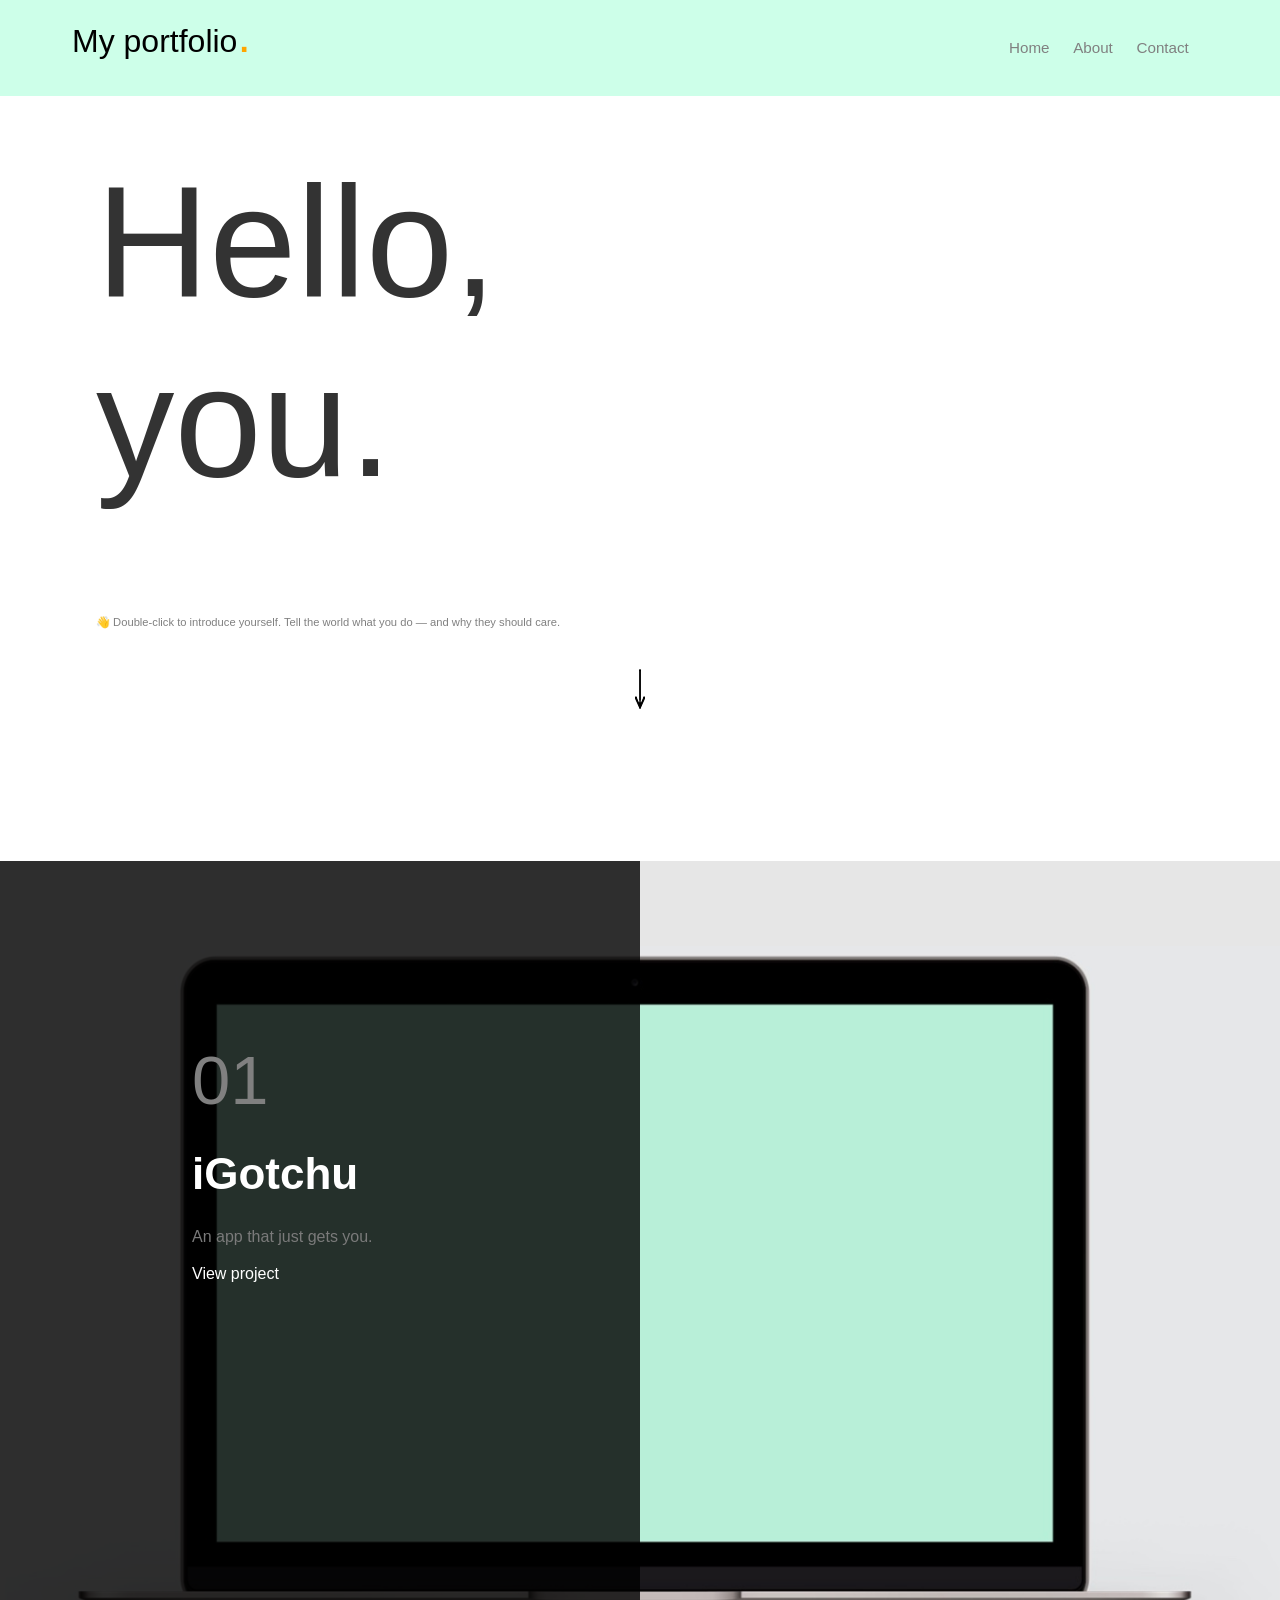
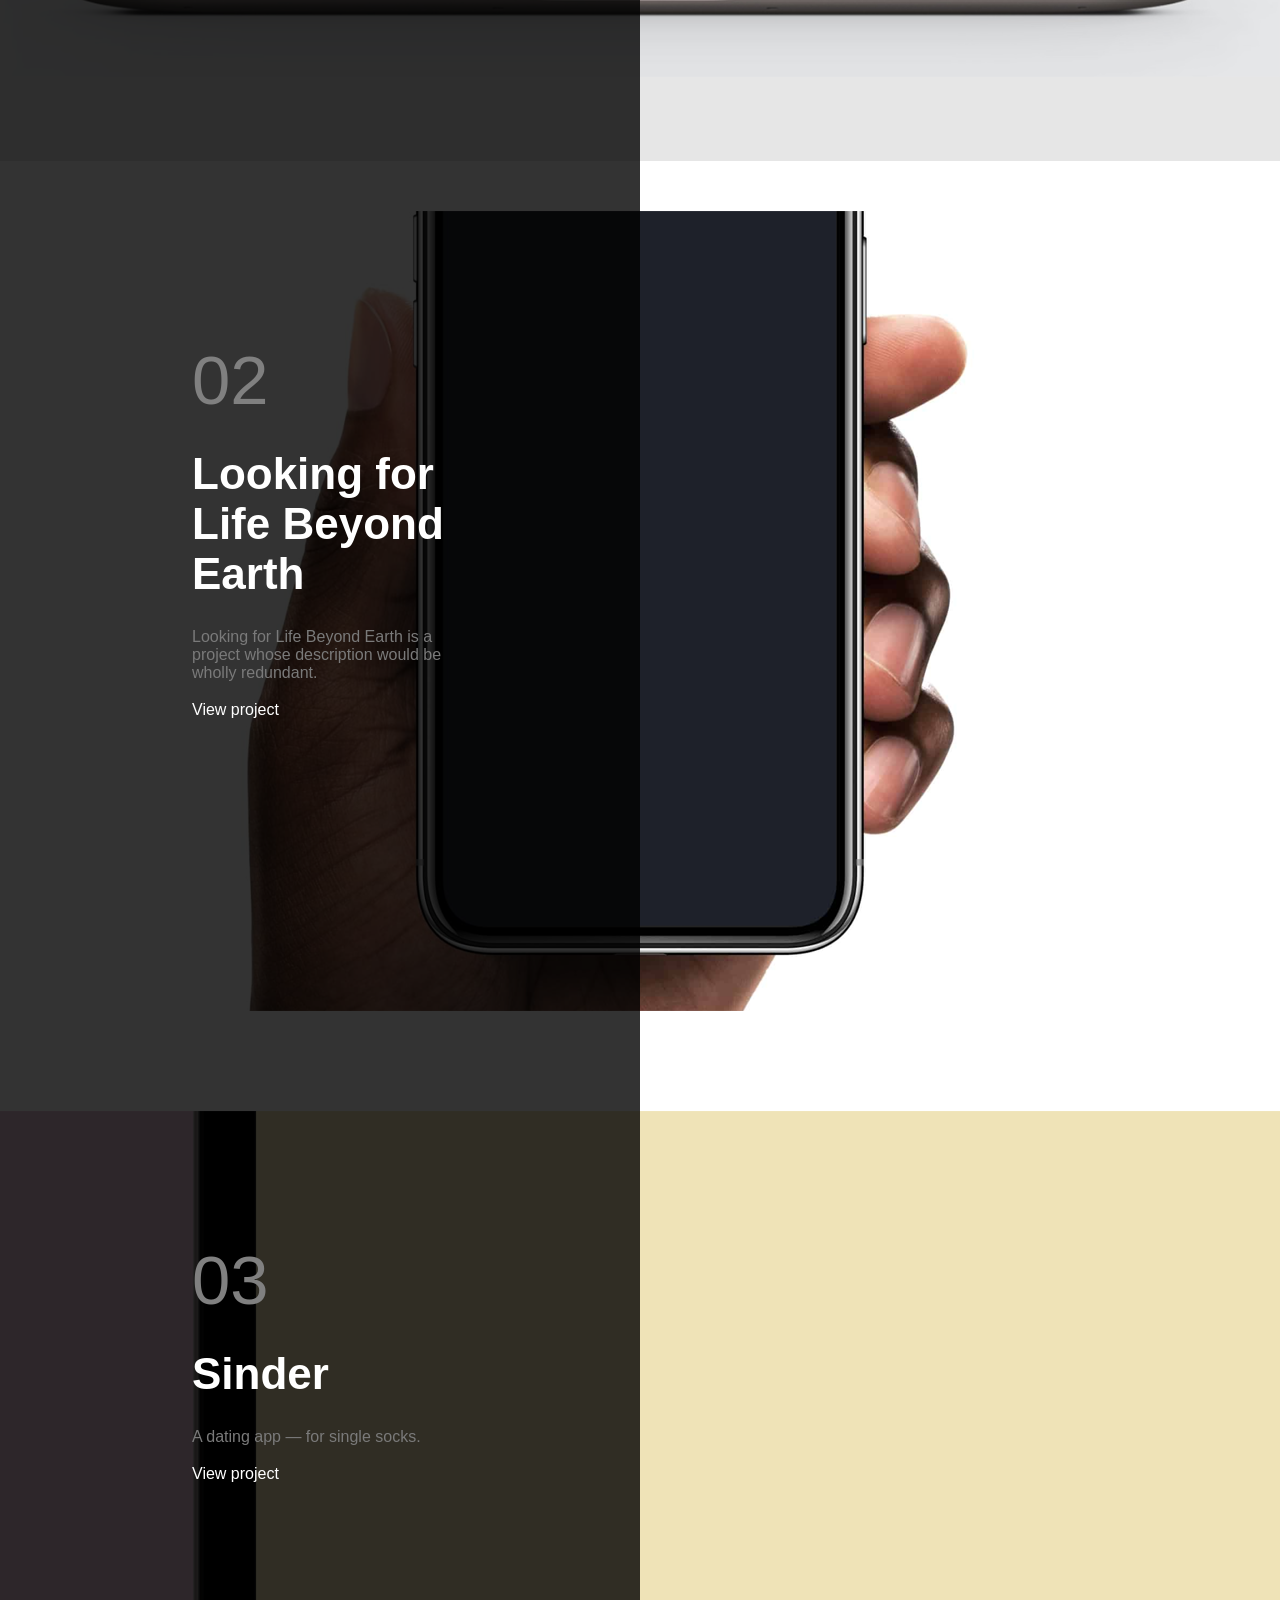
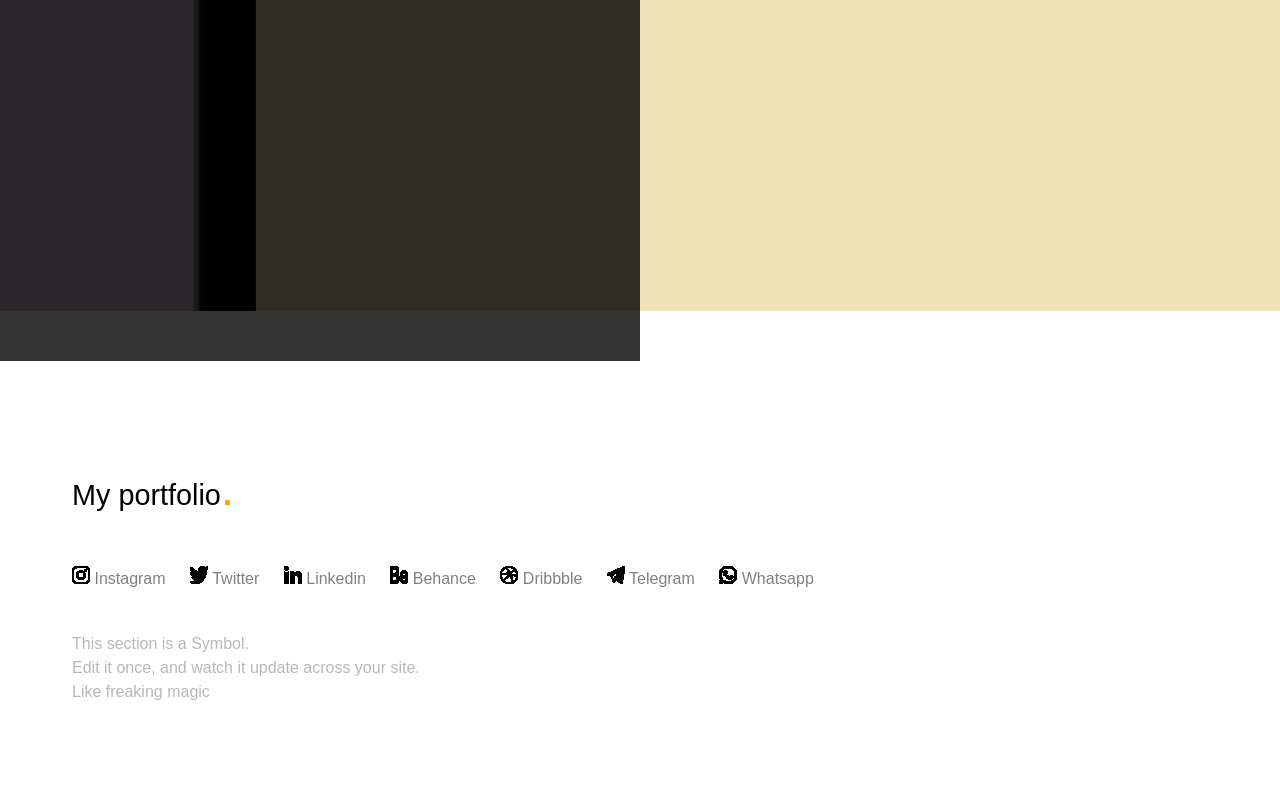
==== index.html @ 616ec92d "Add my Portfoli sitе" ====
<!DOCTYPE html>
<html lang="en">
<head>
	<meta charset="UTF-8">
	<meta http-equiv="X-UA-Compatible" content="IE=edge">
	<meta name="viewport" content="width=device-width, initial-scale=1.0">
	<link rel="stylesheet" href="css/style.css">
	<title>My Portfolio</title>
</head>
<body>
	<div class="wrapper">
		<header class="header">
			<div class="header__nav">
				<div class="logo-link">
					<div class="logo">
						<a href="#" class="logo__link">My portfolio<span>.</span></a>
					</div><!-- logo -->
					<div class="header__burger">
						<span></span>
					</div>
					<nav class="nav">
						<ul>
							<li>
								<a class="nav__link" href="#">Home</a>
							</li>
							<li>
								<a class="nav__link" href="#">About</a>
							</li>
							<li>
								<a class="nav__link" href="#">Contact</a>
							</li>
						</ul>
					</nav><!-- nav -->
				</div>
			</div><!-- header-nav -->
			<section class="section">
				<h1 class="section__title">
					Hello,<br>  you.
				</h1>
				<p class="section__subtitle">
					👋 Double-click to introduce yourself. Tell the world what you do — and why they should care.
				</p>
				<div class="section__arrow">
					<img src="images/arrow.png" alt="">
				</div>
			</section><!-- header section-->
		</header><!-- header -->
		<main class="main">
			<aside class="first__aside">
				<div class="block">
					<div class="block__center">
						<p class="block__number">
							01
						</p>
						<h3 class="block__title">
							iGotchu
						</h3>
						<p class="block__subtitle">
							An app that just gets you.
						</p>
						<a href="#" class="block__link">
							View project
						</a>
					</div>
				</div><!-- block -->
			</aside><!-- aside -->
			<aside class="second__aside">
				<div class="block">
					<div class="block__center">
						<p class="block__number">
							02
						</p>
						<h3 class="block__title second__title">
							Looking for Life Beyond Earth
						</h3>
						<p class="block__subtitle">
							Looking for Life Beyond Earth is a project whose description would be wholly redundant.
						</p>
						<a href="#" class="block__link">
							View project
						</a>
					</div>
				</div><!-- block -->
			</aside><!-- aside -->
			<aside class="third__aside">
				<div class="block">
					<div class="block__center">
						<p class="block__number">
							03
						</p>
						<h3 class="block__title">
							Sinder
						</h3>
						<p class="block__subtitle">
							A dating app — for single socks.
						</p>
						<a href="#" class="block__link">
							View project
						</a>
					</div>
				</div><!-- block -->
			</aside><!-- aside -->
		</main><!-- main -->
		<footer class="footer">
			<div class="nav__title">
				<h3 class="footer__title">
					My portfolio<span>.</span>
				</h3><!-- footer__title -->
				<nav class="footer__nav">
					<ul>
						<li class="link__one">
							<a href="#" class="footer__link">Instagram</a>
						</li>
						<li class="link__two">
							<a href="#" class="footer__link">Twitter</a>
						</li>
						<li class="link__three">
							<a href="#" class="footer__link">Linkedin</a>
						</li>
						<li class="link__four">
							<a href="#" class="footer__link">Behance</a>
						</li>
						<li class="link__five">
							<a href="#" class="footer__link">Dribbble</a>
						</li>
						<li class="link__six">
							<a href="#" class="footer__link">Telegram</a>
						</li>
						<li class="link__seven">
							<a href="#" class="footer__link">Whatsapp</a>
						</li>
					</ul>
				</nav><!-- footer__nav -->
				<p class="footer__description">
					This section is a Symbol. <br>
					Edit it once, and watch it update across your site. <br>
					Like freaking magic
				</p>
			</div>
		</footer><!-- footer -->
	</div><!-- wrapper -->
	<script
  		src="https://code.jquery.com/jquery-3.6.0.js"
  		integrity="sha256-H+K7U5CnXl1h5ywQfKtSj8PCmoN9aaq30gDh27Xc0jk="
  		crossorigin="anonymous"></script>
		  <script src="script/script.js"></script>
</body>
</html>
---- css/style.css ----
* {
  margin: 0;
  padding: 0;
  -webkit-box-sizing: border-box;
          box-sizing: border-box;
}

body {
  font-family: sans-serif;
}

.wrapper {
  max-width: 1400px;
  margin: 0 auto;
}

.header {
  width: 100%;
  -webkit-box-sizing: border-box;
          box-sizing: border-box;
}

.header__nav {
  width: 100%;
  position: fixed;
  top: 0;
  left: 0;
  z-index: 50;
  -webkit-box-sizing: border-box;
          box-sizing: border-box;
}

.header__nav .logo-link {
  display: -webkit-box;
  display: -ms-flexbox;
  display: flex;
  -webkit-box-pack: justify;
      -ms-flex-pack: justify;
          justify-content: space-between;
  -webkit-box-align: center;
      -ms-flex-align: center;
          align-items: center;
  margin: .5rem 4.5rem;
  -webkit-box-sizing: border-box;
          box-sizing: border-box;
}

.header__nav .logo-link::before {
  content: '';
  position: absolute;
  top: 0;
  left: 0;
  width: 100%;
  height: 100%;
  background-color: #cdffe9;
}

.logo {
  position: relative;
  height: 5rem;
}

.logo__link {
  font-size: 2rem;
  color: #000;
  text-decoration: none;
}

.logo__link span {
  color: orange;
  font-size: 3rem;
}

.nav {
  position: relative;
}

.nav ul li {
  display: inline;
  margin-right: 1.2rem;
}

.nav__link {
  font-size: 0.95rem;
  text-decoration: none;
  color: #808080;
}

.nav__link:hover {
  color: #000;
}

.section {
  width: 100%;
  margin: 9.5rem 0;
}

.section__title {
  position: relative;
  font-size: 9.8rem;
  font-weight: 400;
  color: #333333;
  margin: 6.5rem 6rem;
}

.section__subtitle {
  position: relative;
  font-size: .7rem;
  color: #808080;
  margin: 0rem 6rem;
}

.section__arrow img {
  display: block;
  margin: 2.5rem auto;
}

.main {
  width: 100%;
}

.first__aside {
  width: 100%;
  background: url(../images/1.png) no-repeat center center;
  background-color: #e6e6e6;
  background-size: contain;
  height: 100vh;
}

.block {
  height: 100vh;
  width: 50%;
  background-color: rgba(0, 0, 0, 0.8);
  position: relative;
}

.block__center {
  width: 40%;
  position: absolute;
  top: 20%;
  left: 30%;
}

.block__number {
  font-size: 4.3rem;
  color: #808080;
  margin-bottom: 1.8rem;
}

.block__title {
  font-size: 2.75rem;
  color: #fff;
  margin-bottom: 1.8rem;
}

.block__subtitle {
  color: #7a7a7a;
  margin-bottom: 1.2rem;
}

.block__link {
  text-decoration: none;
  color: #fff;
}

.second__aside {
  width: 100%;
  background: url(../images/2.png) no-repeat center center;
  height: 100vh;
}

.third__aside {
  width: 100%;
  background: url(../images/3.png) no-repeat center center;
  height: 100vh;
}

.footer {
  width: 100%;
}

.footer .nav__title {
  margin: 6.25rem 4.5rem;
}

.footer__title {
  margin: 4.6rem 0 3.1rem 0;
  font-size: 1.8rem;
  font-weight: 400;
}

.footer__title span {
  color: orange;
  font-size: 3rem;
}

.footer__nav {
  margin-bottom: 2.8rem;
}

.footer__nav ul li {
  display: inline;
  margin: 0 1.25rem 0 0rem;
  list-style: none;
  padding: 0  0 0.47rem 0;
  margin-bottom: 0.47rem;
}

.footer__nav .link__one::before {
  content: '';
  display: inline-block;
  height: 18px;
  width: 18px;
  background: url(../images/social-icons/instagram.png) no-repeat center center;
}

.footer__nav .link__two::before {
  content: '';
  display: inline-block;
  height: 18px;
  width: 18px;
  background: url(../images/social-icons/twitter.png) no-repeat center center;
}

.footer__nav .link__three::before {
  content: '';
  display: inline-block;
  height: 18px;
  width: 18px;
  background: url(../images/social-icons/linkedin.png) no-repeat center center;
}

.footer__nav .link__four::before {
  content: '';
  display: inline-block;
  height: 18px;
  width: 18px;
  background: url(../images/social-icons/behance.png) no-repeat center center;
}

.footer__nav .link__five::before {
  content: '';
  display: inline-block;
  height: 18px;
  width: 18px;
  background: url(../images/social-icons/dribble.png) no-repeat center center;
}

.footer__nav .link__six::before {
  content: '';
  display: inline-block;
  height: 18px;
  width: 18px;
  background: url(../images/social-icons/telegram.png) no-repeat center center;
}

.footer__nav .link__seven::before {
  content: '';
  display: inline-block;
  height: 18px;
  width: 18px;
  background: url(../images/social-icons/whatsapp.png) no-repeat center center;
}

.footer__link {
  text-decoration: none;
  color: #808080;
}

.footer__description {
  color: #b8b8b8;
  line-height: 1.5rem;
}

.header__burger {
  display: none;
}

@media (min-width: 990px) and (max-width: 1200px) {
  .wrapper {
    max-width: 1100px;
  }
  .header {
    width: 100%;
    -webkit-box-sizing: border-box;
            box-sizing: border-box;
  }
  .header__nav {
    width: 100%;
    position: fixed;
    top: 0;
    left: 0;
    z-index: 50;
    -webkit-box-sizing: border-box;
            box-sizing: border-box;
  }
  .header__nav .logo-link {
    display: -webkit-box;
    display: -ms-flexbox;
    display: flex;
    -webkit-box-pack: justify;
        -ms-flex-pack: justify;
            justify-content: space-between;
    -webkit-box-align: center;
        -ms-flex-align: center;
            align-items: center;
    margin: 1.5rem 4.5rem;
    -webkit-box-sizing: border-box;
            box-sizing: border-box;
  }
  .header__nav .logo-link::before {
    content: '';
    position: absolute;
    top: 0;
    left: 0;
    width: 100%;
    height: 100%;
    background-color: #cdffe9;
  }
  .logo {
    position: relative;
    height: 5rem;
  }
  .logo__link {
    font-size: 2rem;
    color: #000;
    text-decoration: none;
  }
  .logo__link span {
    color: orange;
    font-size: 3rem;
  }
  .nav {
    position: relative;
  }
  .nav ul li {
    display: inline;
    margin-right: 1.2rem;
  }
  .nav__link {
    font-size: 0.95rem;
    text-decoration: none;
    color: #808080;
  }
  .nav__link:hover {
    color: #000;
  }
  .section {
    width: 100%;
    margin: 9.5rem 0;
  }
  .section__title {
    position: relative;
    font-size: 9.8rem;
    font-weight: 400;
    color: #333333;
    margin: 6.5rem 6rem;
  }
  .section__subtitle {
    position: relative;
    font-size: .7rem;
    color: #808080;
    margin: 0rem 6rem;
  }
  .section__arrow img {
    display: block;
    margin: 2.5rem auto;
  }
  .block {
    background-color: rgba(0, 0, 0, 0.8);
    position: relative;
  }
  .block__number {
    font-size: 3.3rem;
  }
  .block__title {
    font-size: 2.75rem;
    color: #fff;
    margin-bottom: 1.8rem;
  }
  .block .second__title {
    font-size: 2rem;
  }
  .block__subtitle {
    color: #7a7a7a;
    margin-bottom: 1rem;
  }
  .block__link {
    text-decoration: none;
    color: #fff;
  }
}

@media (min-width: 776px) and (max-width: 989.9px) {
  .wrapper {
    max-width: 796px;
  }
  .header {
    width: 100%;
    -webkit-box-sizing: border-box;
            box-sizing: border-box;
  }
  .header__nav {
    width: 100%;
    position: fixed;
    top: 0;
    left: 0;
    z-index: 50;
    -webkit-box-sizing: border-box;
            box-sizing: border-box;
  }
  .header__nav .logo-link {
    display: -webkit-box;
    display: -ms-flexbox;
    display: flex;
    -webkit-box-pack: justify;
        -ms-flex-pack: justify;
            justify-content: space-between;
    -webkit-box-align: center;
        -ms-flex-align: center;
            align-items: center;
    margin: 1.5rem 4.5rem;
    -webkit-box-sizing: border-box;
            box-sizing: border-box;
  }
  .header__nav .logo-link::before {
    content: '';
    position: absolute;
    top: 0;
    left: 0;
    width: 100%;
    height: 100%;
    background-color: #cdffe9;
  }
  .logo {
    position: relative;
    height: 5rem;
  }
  .logo__link {
    font-size: 2rem;
    color: #000;
    text-decoration: none;
  }
  .logo__link span {
    color: orange;
    font-size: 3rem;
  }
  .nav {
    position: relative;
  }
  .nav ul li {
    display: inline;
    margin-right: 1.2rem;
  }
  .nav__link {
    font-size: 0.95rem;
    text-decoration: none;
    color: #808080;
  }
  .nav__link:hover {
    color: #000;
  }
  .section {
    width: 100%;
    margin: 9.5rem 0;
  }
  .section__title {
    position: relative;
    font-size: 9.8rem;
    font-weight: 400;
    color: #333333;
    margin: 6.5rem 2rem;
  }
  .section__subtitle {
    position: relative;
    font-size: .7rem;
    color: #808080;
    margin: 0rem 6rem;
  }
  .section__arrow img {
    display: block;
    margin: 2.5rem auto;
  }
  .block {
    background-color: rgba(0, 0, 0, 0.8);
    position: relative;
  }
  .block__number {
    font-size: 2.7rem;
  }
  .block__title {
    font-size: 2.3rem;
    color: #fff;
    margin-bottom: 1.8rem;
  }
  .block .second__title {
    font-size: 1.7rem;
  }
  .block__subtitle {
    color: #7a7a7a;
    margin-bottom: .8rem;
  }
  .block__link {
    text-decoration: none;
    color: #fff;
  }
  .footer {
    width: 100%;
  }
  .footer .nav__title {
    margin: 0 4.5rem 2.5rem;
  }
  .footer__title {
    margin: 2.6rem 0 2.1rem 0;
    font-size: 1.8rem;
  }
  .footer__nav {
    margin-bottom: 2.8rem;
  }
  .footer__nav ul li {
    display: block;
    margin: 0 1.25rem 1rem 0;
  }
  .footer__description {
    font-size: 0.8rem;
  }
}

@media (min-width: 475px) and (max-width: 775.9px) {
  body.lock {
    overflow: hidden;
  }
  .wrapper {
    max-width: 796px;
  }
  .header {
    width: 100%;
    -webkit-box-sizing: border-box;
            box-sizing: border-box;
  }
  .header__nav {
    width: 100%;
    position: fixed;
    top: 0;
    left: 0;
    z-index: 50;
    -webkit-box-sizing: border-box;
            box-sizing: border-box;
  }
  .header__nav .logo-link {
    display: -webkit-box;
    display: -ms-flexbox;
    display: flex;
    -webkit-box-pack: justify;
        -ms-flex-pack: justify;
            justify-content: space-between;
    -webkit-box-align: center;
        -ms-flex-align: center;
            align-items: center;
    margin: 1.5rem 4.5rem;
    -webkit-box-sizing: border-box;
            box-sizing: border-box;
    height: 2rem;
  }
  .header__nav .logo-link::before {
    content: '';
    position: absolute;
    top: 0;
    left: 0;
    width: 100%;
    height: 100%;
    background-color: #cdffe9;
    z-index: 2;
  }
  .logo {
    position: absolute;
    z-index: 5;
    height: 5rem;
  }
  .logo__link {
    font-size: 2rem;
    color: #000;
    text-decoration: none;
  }
  .logo__link span {
    color: orange;
    font-size: 3rem;
  }
  .header__burger {
    display: block;
    position: absolute;
    z-index: 5;
    right: 1rem;
    width: 30px;
    height: 20px;
  }
  .header__burger span {
    position: absolute;
    background-color: #000;
    width: 100%;
    height: 2px;
    left: 0;
    top: 9px;
    -webkit-transition: all 0.3s ease 0s;
    transition: all 0.3s ease 0s;
  }
  .header__burger:before,
  .header__burger:after {
    content: '';
    background-color: #000;
    position: absolute;
    width: 100%;
    height: 2px;
    left: 0;
    -webkit-transition: all 0.3s ease 0s;
    transition: all 0.3s ease 0s;
  }
  .header__burger:before {
    top: 0;
  }
  .header__burger:after {
    bottom: 0;
  }
  .header__burger.active span {
    -webkit-transform: scale(0);
            transform: scale(0);
  }
  .header__burger.active::before {
    -webkit-transform: rotate(45deg);
            transform: rotate(45deg);
    top: 9px;
  }
  .header__burger.active::after {
    -webkit-transform: rotate(-45deg);
            transform: rotate(-45deg);
    bottom: 9px;
  }
  .nav {
    position: fixed;
    top: -100%;
    left: 0;
    width: 100%;
    height: 100%;
    overflow: auto;
    padding: 100px 0 0 70px;
    background-color: #000;
    -webkit-transition: all 0.3s ease 0s;
    transition: all 0.3s ease 0s;
  }
  .nav.active {
    top: 0;
  }
  .nav.active ul li {
    display: block;
    margin-bottom: 1.5rem;
  }
  .nav.active__link {
    font-size: 0.95rem;
    text-decoration: none;
    color: #808080;
  }
  .nav.active__link:hover {
    color: #000;
  }
  .section {
    width: 100%;
    margin: 3.5rem 0;
  }
  .section__title {
    position: relative;
    font-size: 6.8rem;
    font-weight: 400;
    color: #333333;
    margin: 6.5rem 6rem;
  }
  .section__subtitle {
    position: relative;
    font-size: .7rem;
    color: #808080;
    margin: 0rem 6rem;
  }
  .section__arrow img {
    display: block;
    margin: 2.5rem auto;
  }
  .block {
    background-color: rgba(0, 0, 0, 0.8);
    position: relative;
  }
  .block__number {
    font-size: 2.2rem;
  }
  .block__title {
    font-size: 1.8rem;
    color: #fff;
    margin-bottom: 1.8rem;
  }
  .block .second__title {
    font-size: 1.5rem;
  }
  .block__subtitle {
    font-size: 0.8rem;
    color: #7a7a7a;
    margin-bottom: 1rem;
  }
  .block__link {
    text-decoration: none;
    color: #fff;
  }
  .footer {
    width: 100%;
  }
  .footer .nav__title {
    margin: 0 4.5rem 2.5rem;
  }
  .footer__title {
    margin: 2.6rem 0 2.1rem 0;
    font-size: 1.8rem;
  }
  .footer__nav {
    margin-bottom: 2.8rem;
  }
  .footer__nav ul li {
    display: block;
    margin: 0 1.25rem 1rem 0;
  }
  .footer__description {
    font-size: 0.8rem;
  }
}

@media (min-width: 0px) and (max-width: 474.9px) {
  body.lock {
    overflow: hidden;
  }
  .wrapper {
    max-width: 796px;
  }
  .header {
    width: 100%;
    -webkit-box-sizing: border-box;
            box-sizing: border-box;
  }
  .header__nav {
    width: 100%;
    position: fixed;
    top: 0;
    left: 0;
    z-index: 50;
    -webkit-box-sizing: border-box;
            box-sizing: border-box;
  }
  .header__nav .logo-link {
    display: -webkit-box;
    display: -ms-flexbox;
    display: flex;
    -webkit-box-pack: justify;
        -ms-flex-pack: justify;
            justify-content: space-between;
    -webkit-box-align: center;
        -ms-flex-align: center;
            align-items: center;
    margin: 1.5rem 4.5rem;
    -webkit-box-sizing: border-box;
            box-sizing: border-box;
    height: 2rem;
  }
  .header__nav .logo-link::before {
    content: '';
    position: absolute;
    top: 0;
    left: 0;
    width: 100%;
    height: 100%;
    background-color: #cdffe9;
    z-index: 2;
  }
  .logo {
    position: absolute;
    z-index: 5;
    height: 5rem;
  }
  .logo__link {
    font-size: 2rem;
    color: #000;
    text-decoration: none;
  }
  .logo__link span {
    color: orange;
    font-size: 3rem;
  }
  .header__burger {
    display: block;
    position: absolute;
    z-index: 5;
    right: 1rem;
    width: 30px;
    height: 20px;
  }
  .header__burger span {
    position: absolute;
    background-color: #000;
    width: 100%;
    height: 2px;
    left: 0;
    top: 9px;
    -webkit-transition: all 0.3s ease 0s;
    transition: all 0.3s ease 0s;
  }
  .header__burger:before,
  .header__burger:after {
    content: '';
    background-color: #000;
    position: absolute;
    width: 100%;
    height: 2px;
    left: 0;
    -webkit-transition: all 0.3s ease 0s;
    transition: all 0.3s ease 0s;
  }
  .header__burger:before {
    top: 0;
  }
  .header__burger:after {
    bottom: 0;
  }
  .header__burger.active span {
    -webkit-transform: scale(0);
            transform: scale(0);
  }
  .header__burger.active::before {
    -webkit-transform: rotate(45deg);
            transform: rotate(45deg);
    top: 9px;
  }
  .header__burger.active::after {
    -webkit-transform: rotate(-45deg);
            transform: rotate(-45deg);
    bottom: 9px;
  }
  .nav {
    position: fixed;
    top: -100%;
    left: 0;
    width: 100%;
    height: 100%;
    overflow: auto;
    padding: 100px 0 0 70px;
    background-color: #000;
    -webkit-transition: all 0.3s ease 0s;
    transition: all 0.3s ease 0s;
  }
  .nav.active {
    top: 0;
  }
  .nav.active ul li {
    display: block;
    margin-bottom: 1.5rem;
  }
  .nav.active__link {
    font-size: 0.95rem;
    text-decoration: none;
    color: #808080;
  }
  .nav.active__link:hover {
    color: #000;
  }
  .section {
    width: 100%;
    margin: 4.5rem 0;
  }
  .section__title {
    position: relative;
    font-size: 4.8rem;
    font-weight: 400;
    color: #333333;
    margin: 4rem 7rem 2rem 7rem;
  }
  .section__subtitle {
    position: relative;
    font-size: .5rem;
    color: #808080;
    margin: 0rem 7rem;
  }
  .section__arrow img {
    display: block;
    margin: 2rem auto;
  }
  .block {
    background-color: rgba(0, 0, 0, 0.8);
    position: relative;
  }
  .block__number {
    font-size: 2rem;
  }
  .block__title {
    font-size: 1.7rem;
    color: #fff;
    margin-bottom: 1.2rem;
  }
  .block .second__title {
    font-size: 1rem;
  }
  .block__subtitle {
    font-size: .8rem;
    color: #7a7a7a;
    margin-bottom: 1rem;
  }
  .block__link {
    text-decoration: none;
    color: #fff;
  }
  .footer {
    width: 100%;
  }
  .footer .nav__title {
    margin: 0 4.5rem 2.5rem;
  }
  .footer__title {
    margin: 2.6rem 0 2.1rem 0;
    font-size: 1.8rem;
  }
  .footer__nav {
    margin-bottom: 2.8rem;
  }
  .footer__nav ul li {
    display: block;
    margin: 0 1.25rem 1rem 0;
  }
  .footer__description {
    font-size: 0.8rem;
  }
}
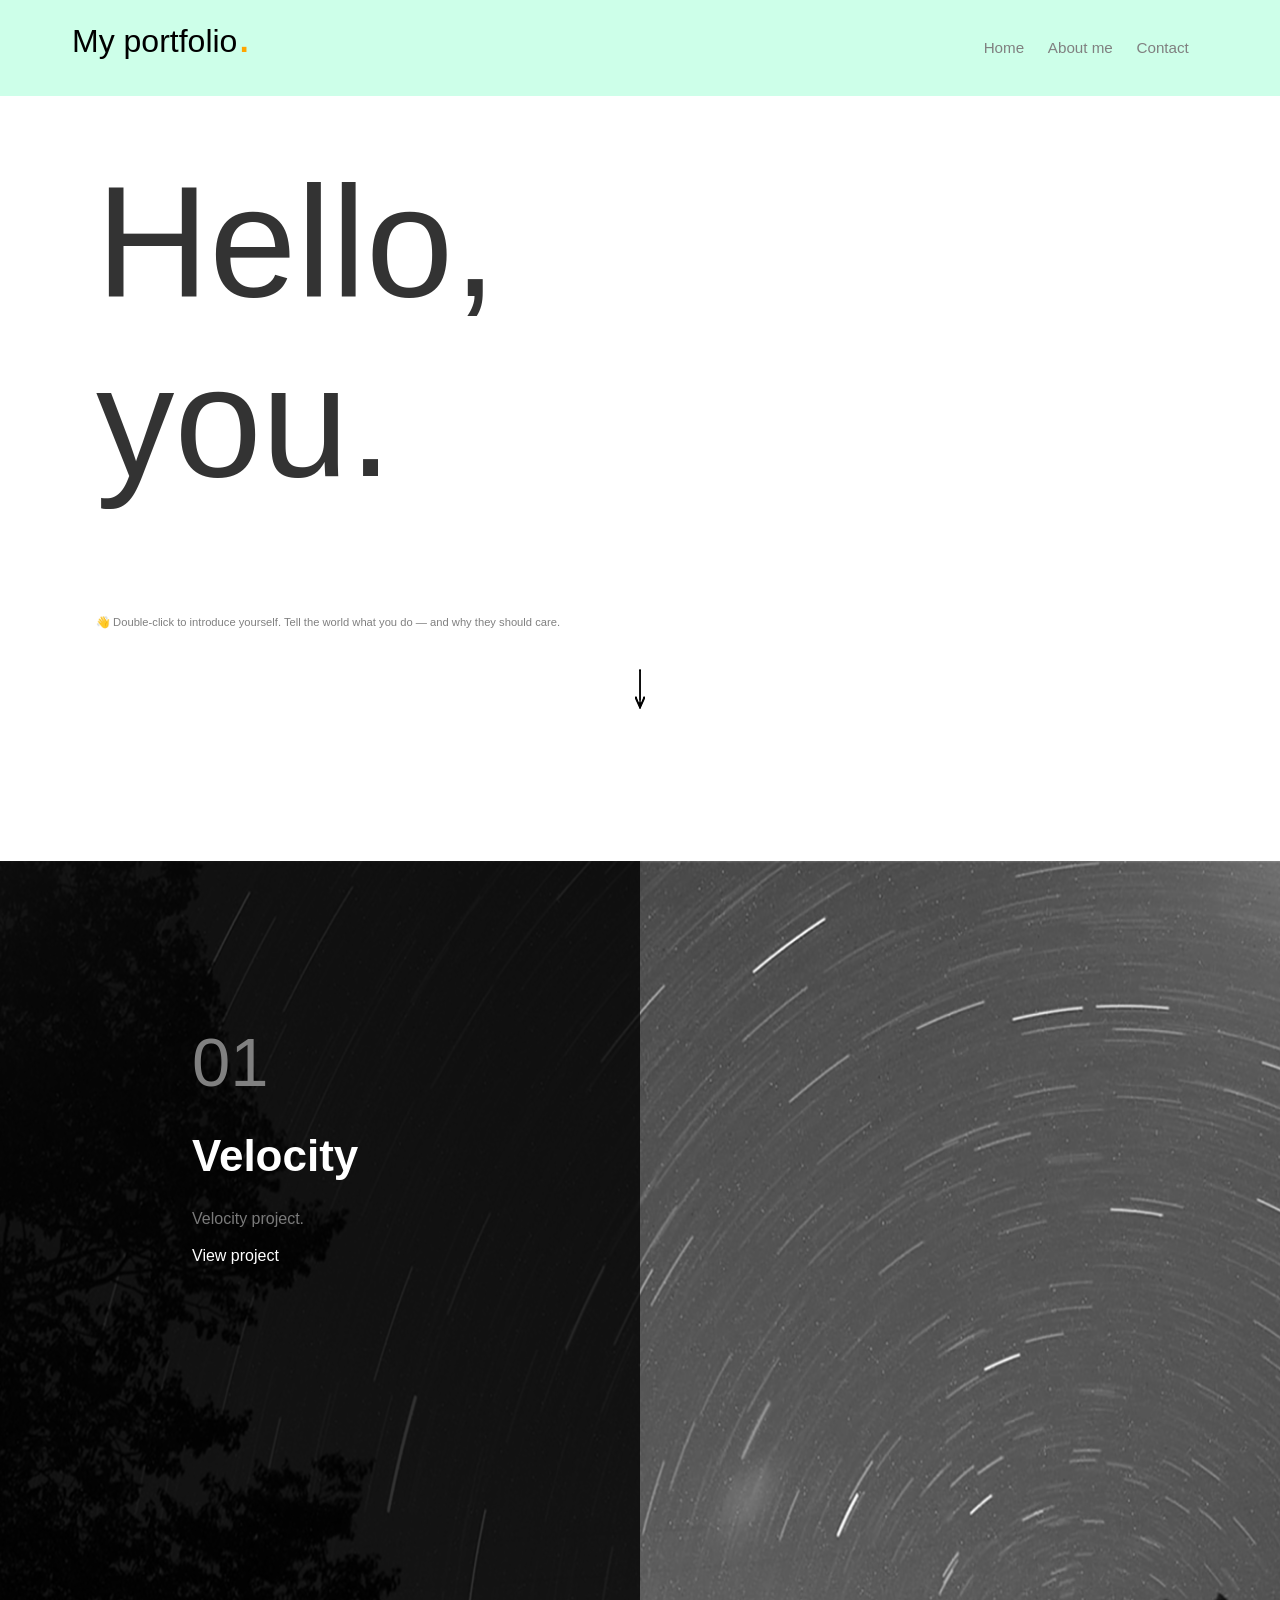
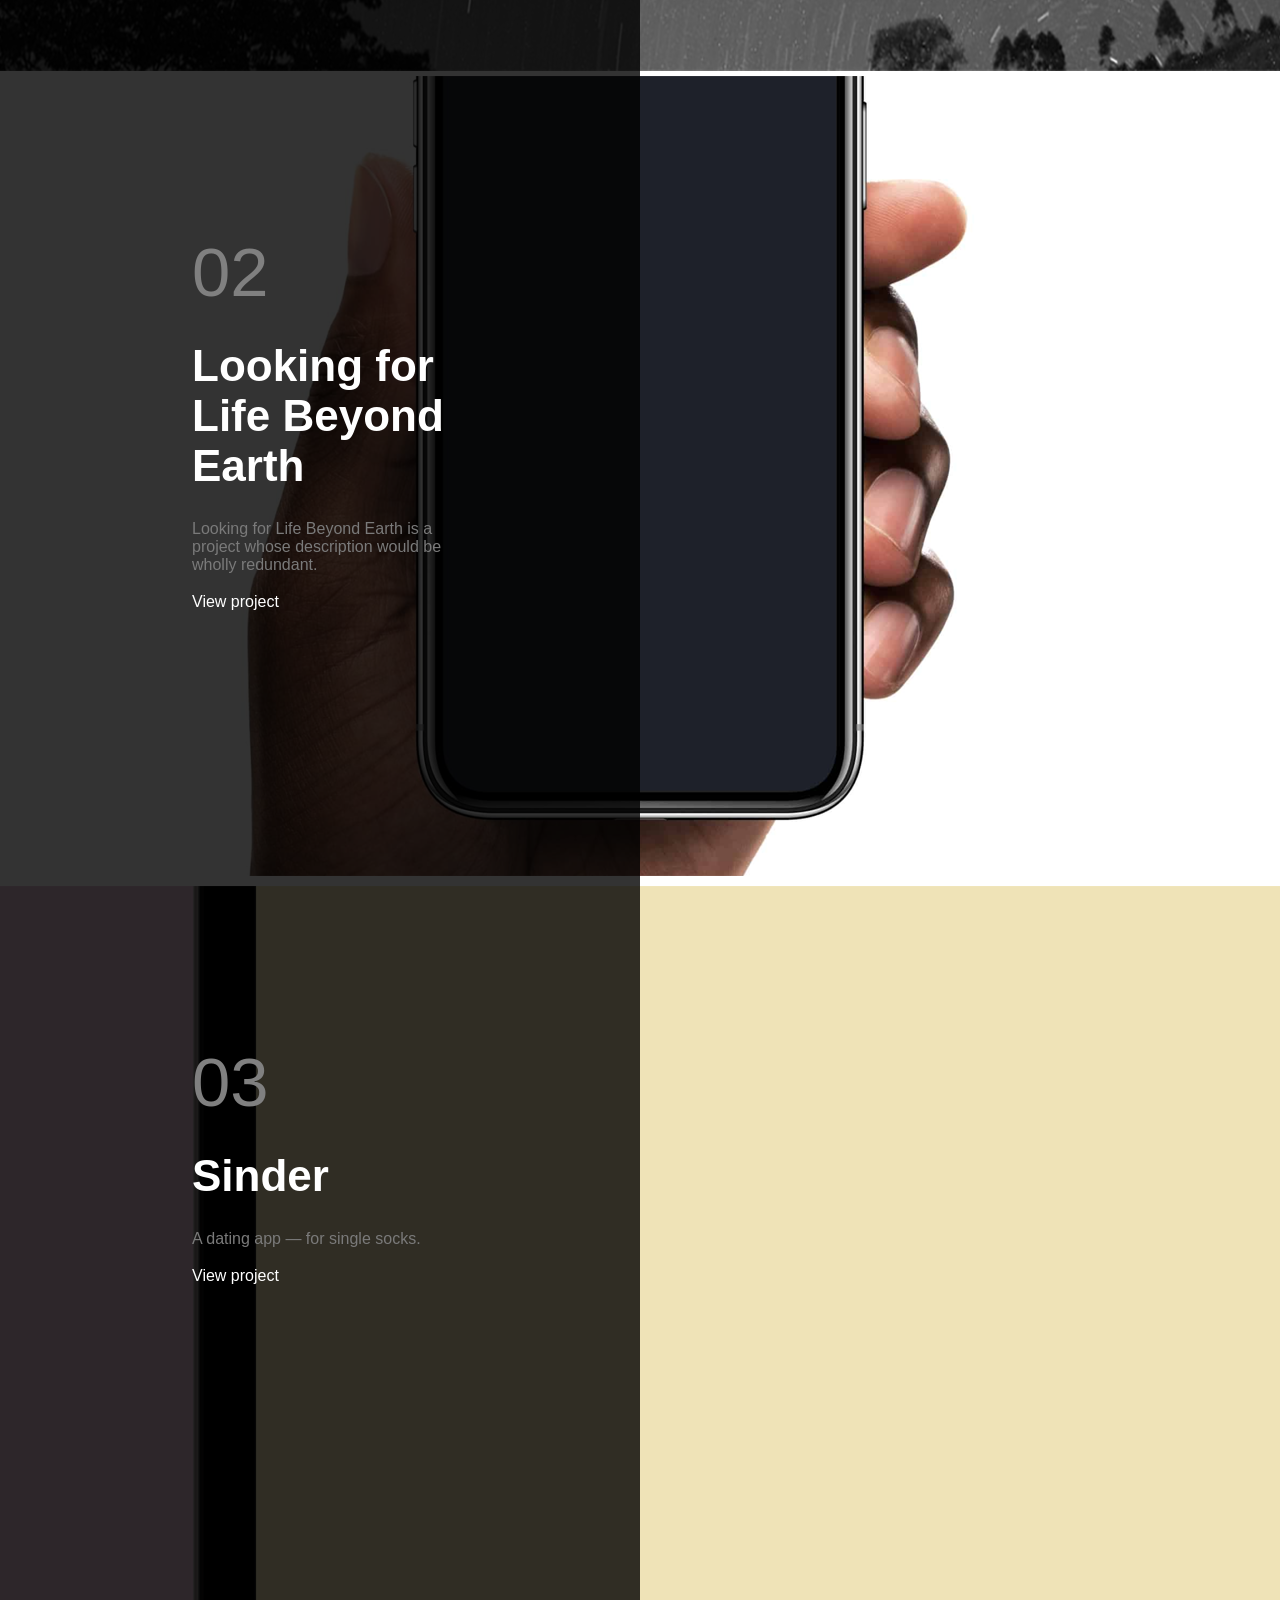
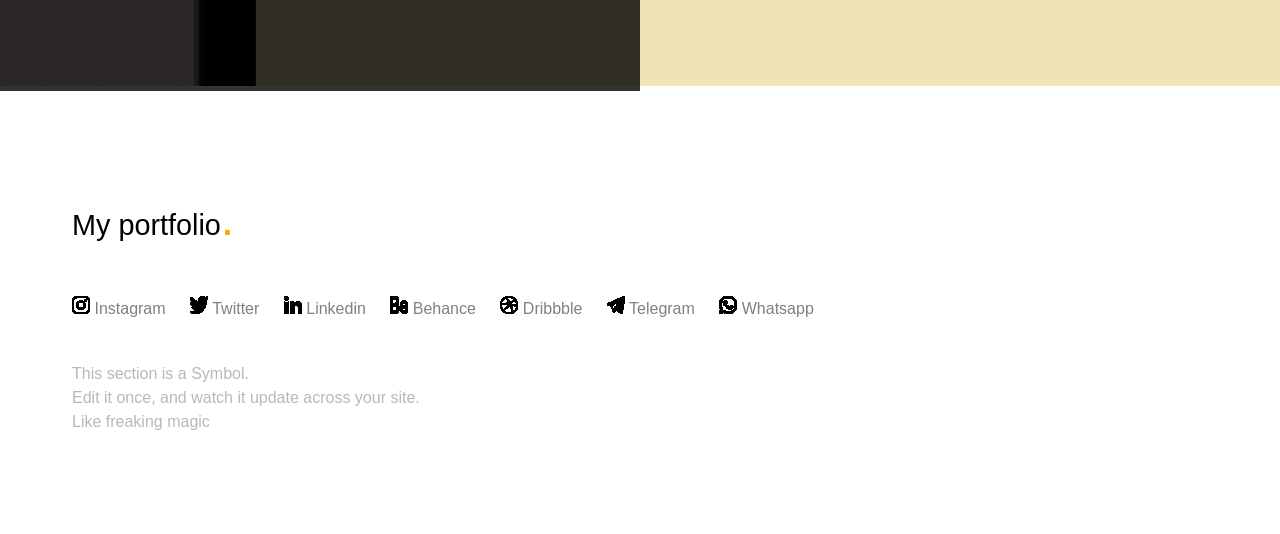
==== commit c1e94a94: "new files" ====
--- a/index.html
+++ b/index.html
@@ -24,7 +24,7 @@
 								<a class="nav__link" href="#">Home</a>
 							</li>
 							<li>
-								<a class="nav__link" href="#">About</a>
+								<a class="nav__link" href="#">About me</a>
 							</li>
 							<li>
 								<a class="nav__link" href="#">Contact</a>
@@ -53,12 +53,12 @@
 							01
 						</p>
 						<h3 class="block__title">
-							iGotchu
+							Velocity
 						</h3>
 						<p class="block__subtitle">
-							An app that just gets you.
+							Velocity project.
 						</p>
-						<a href="#" class="block__link">
+						<a href="https://asrorhon04.github.io/Velocity-project/" class="block__link">
 							View project
 						</a>
 					</div>
--- a/css/style.css
+++ b/css/style.css
@@ -121,14 +121,14 @@
 
 .first__aside {
   width: 100%;
-  background: url(../images/1.png) no-repeat center center;
+  background: url(../images/velocity.png) no-repeat center center;
   background-color: #e6e6e6;
-  background-size: contain;
-  height: 100vh;
+  background-size: cover;
+  height: 90vh;
 }
 
 .block {
-  height: 100vh;
+  height: 90vh;
   width: 50%;
   background-color: rgba(0, 0, 0, 0.8);
   position: relative;
@@ -166,13 +166,13 @@
 .second__aside {
   width: 100%;
   background: url(../images/2.png) no-repeat center center;
-  height: 100vh;
+  height: 90vh;
 }
 
 .third__aside {
   width: 100%;
   background: url(../images/3.png) no-repeat center center;
-  height: 100vh;
+  height: 90vh;
 }
 
 .footer {
@@ -393,7 +393,7 @@
 
 @media (min-width: 776px) and (max-width: 989.9px) {
   .wrapper {
-    max-width: 796px;
+    max-width: 989px;
   }
   .header {
     width: 100%;
@@ -469,7 +469,7 @@
     font-size: 9.8rem;
     font-weight: 400;
     color: #333333;
-    margin: 6.5rem 2rem;
+    margin: 6.5rem 6rem;
   }
   .section__subtitle {
     position: relative;
@@ -481,9 +481,29 @@
     display: block;
     margin: 2.5rem auto;
   }
+  .first__aside {
+    width: 100%;
+    background: url(../images/velocity.png) no-repeat center center;
+    background-color: #e6e6e6;
+    background-size: 61.75rem 85vh;
+    height: 85vh;
+  }
+  .second__aside {
+    width: 100%;
+    background: url(../images/2.png) no-repeat center center;
+    height: 85vh;
+    background-size: 61.75rem 85vh;
+  }
+  .third__aside {
+    width: 100%;
+    background: url(../images/3.png) no-repeat center center;
+    height: 85vh;
+    background-size: 61.75rem 85vh;
+  }
   .block {
     background-color: rgba(0, 0, 0, 0.8);
     position: relative;
+    height: 85vh;
   }
   .block__number {
     font-size: 2.7rem;
@@ -683,20 +703,39 @@
     display: block;
     margin: 2.5rem auto;
   }
+  .first__aside {
+    width: 100%;
+    background: url(../images/velocity.png) no-repeat center center;
+    background-size: 48.1rem 71vh;
+    height: 70vh;
+  }
+  .second__aside {
+    width: 100%;
+    background: url(../images/2.png) no-repeat center center;
+    height: 70vh;
+    background-size: 48.1rem 70vh;
+  }
+  .third__aside {
+    width: 100%;
+    background: url(../images/3.png) no-repeat center center;
+    height: 70vh;
+    background-size: 48.1rem 70vh;
+  }
   .block {
     background-color: rgba(0, 0, 0, 0.8);
     position: relative;
+    height: 70vh;
   }
   .block__number {
-    font-size: 2.2rem;
+    font-size: 1.8rem;
   }
   .block__title {
-    font-size: 1.8rem;
+    font-size: 1.2rem;
     color: #fff;
     margin-bottom: 1.8rem;
   }
   .block .second__title {
-    font-size: 1.5rem;
+    font-size: 1rem;
   }
   .block__subtitle {
     font-size: 0.8rem;
@@ -704,6 +743,7 @@
     margin-bottom: 1rem;
   }
   .block__link {
+    font-size: 0.8rem;
     text-decoration: none;
     color: #fff;
   }
@@ -867,7 +907,7 @@
   }
   .section {
     width: 100%;
-    margin: 4.5rem 0;
+    margin: 6.5rem 0;
   }
   .section__title {
     position: relative;
@@ -886,27 +926,42 @@
     display: block;
     margin: 2rem auto;
   }
+  .first__aside {
+    background-color: #e6e6e6;
+    background-size: 29.37rem 51vh;
+    height: 50vh;
+  }
+  .second__aside {
+    height: 50vh;
+    background-size: 29.37rem 50vh;
+  }
+  .third__aside {
+    height: 50vh;
+    background-size: 29.37rem 50vh;
+  }
   .block {
     background-color: rgba(0, 0, 0, 0.8);
     position: relative;
+    height: 50vh;
   }
   .block__number {
-    font-size: 2rem;
+    font-size: 1rem;
   }
   .block__title {
-    font-size: 1.7rem;
+    font-size: 1.2rem;
     color: #fff;
     margin-bottom: 1.2rem;
   }
   .block .second__title {
-    font-size: 1rem;
+    font-size: 0.8rem;
   }
   .block__subtitle {
-    font-size: .8rem;
+    font-size: .5rem;
     color: #7a7a7a;
     margin-bottom: 1rem;
   }
   .block__link {
+    font-size: 0.8rem;
     text-decoration: none;
     color: #fff;
   }
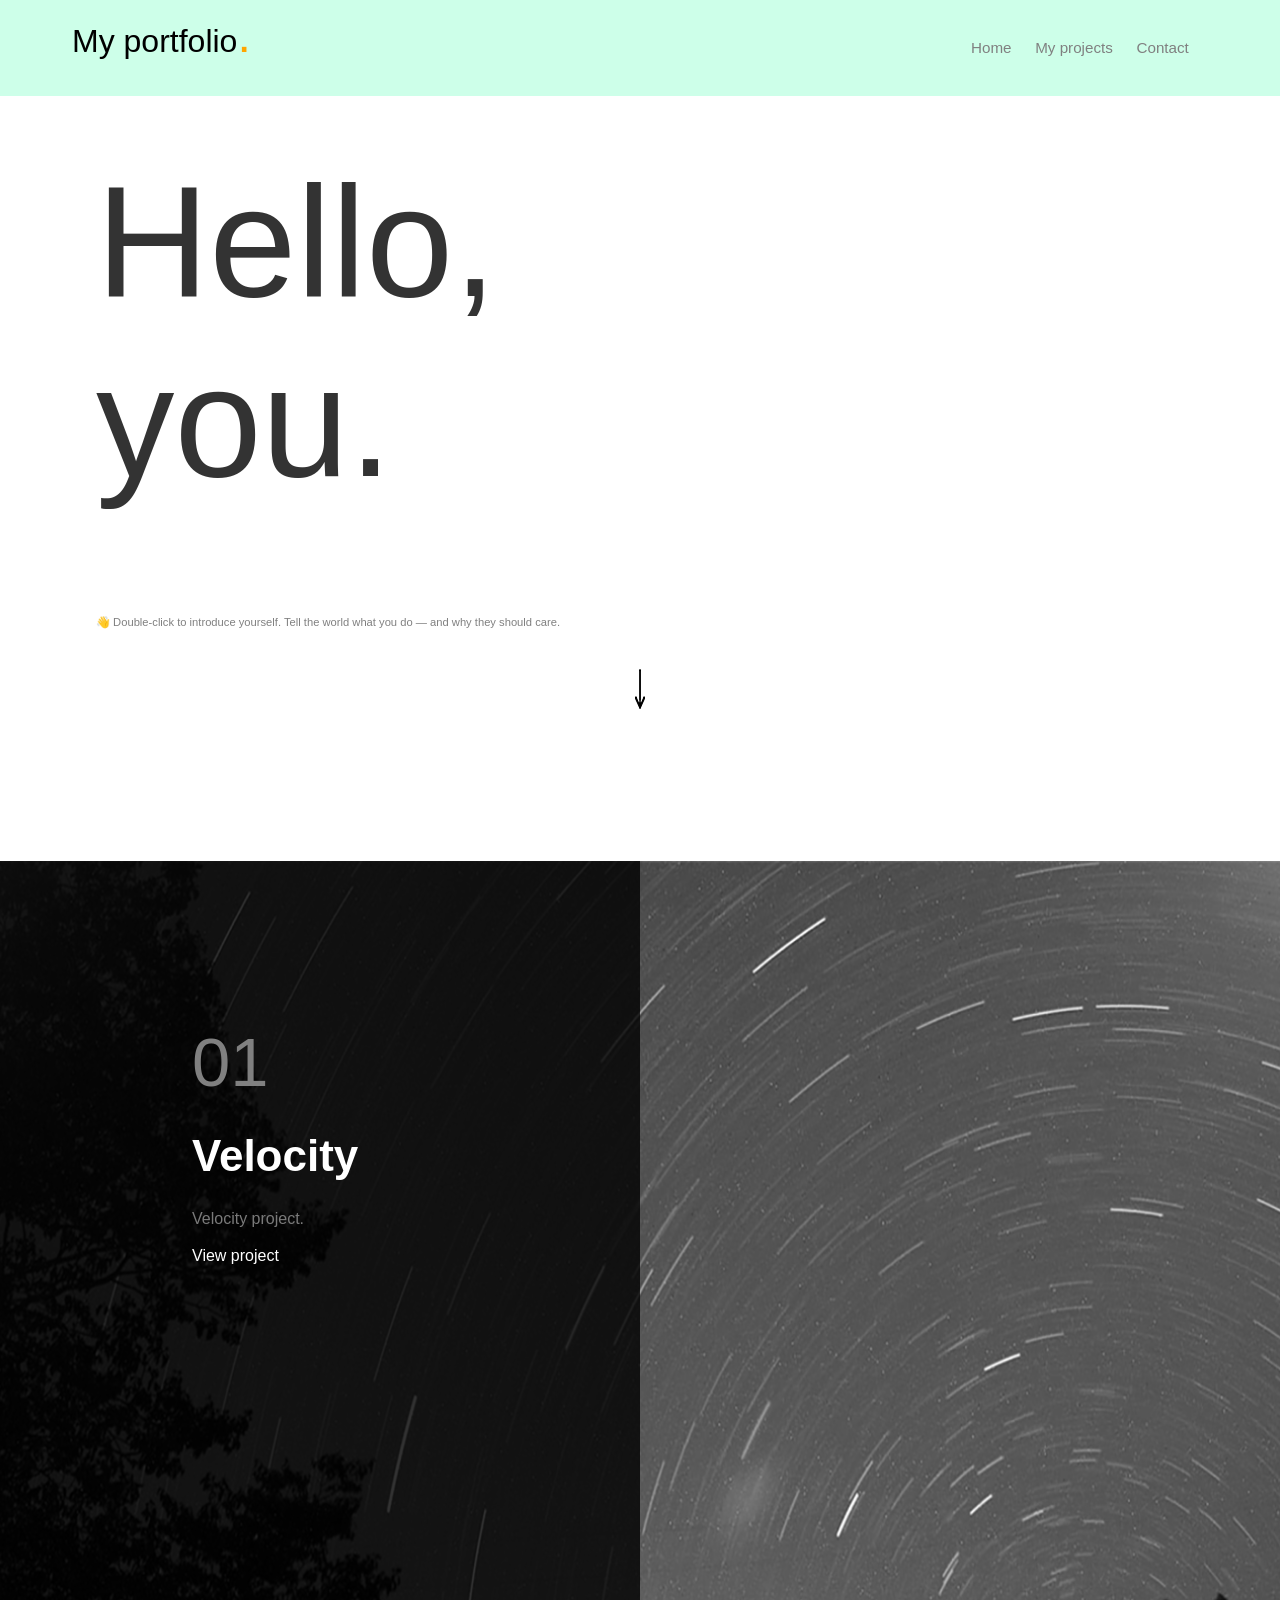
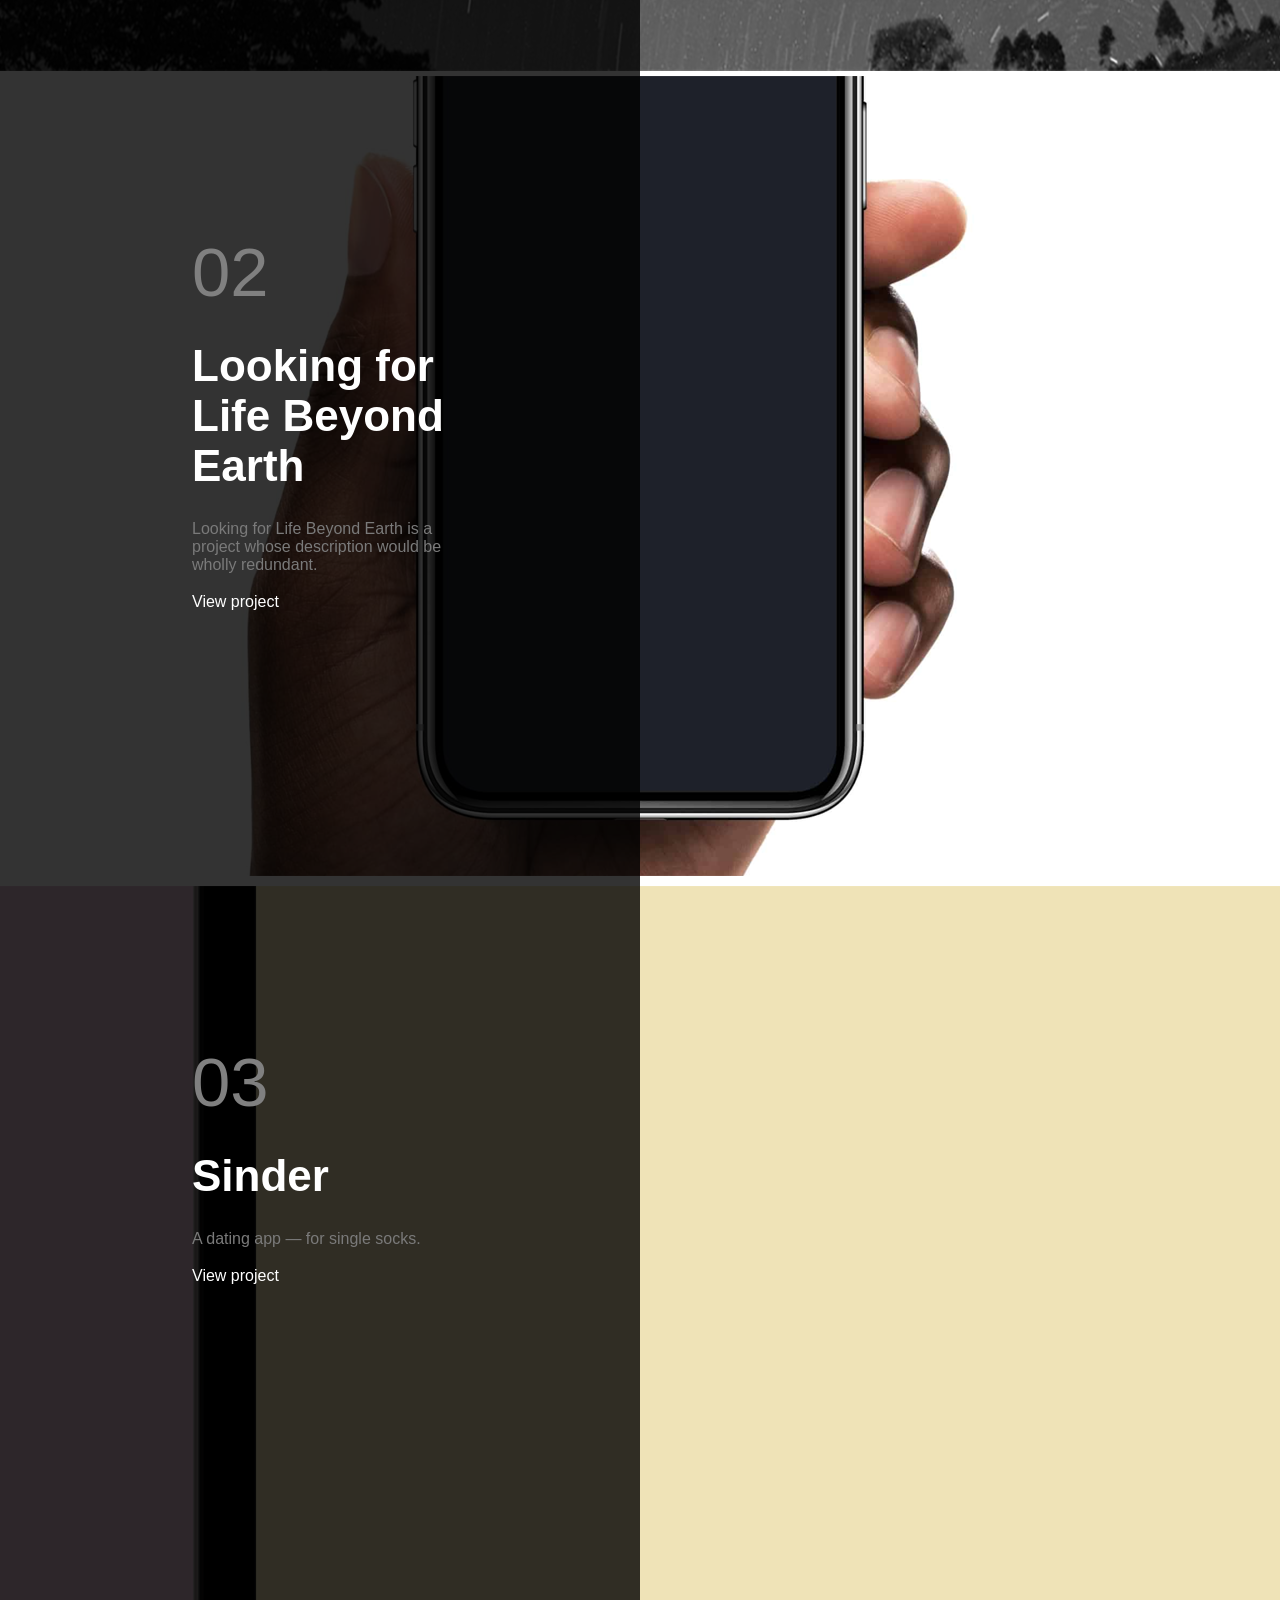
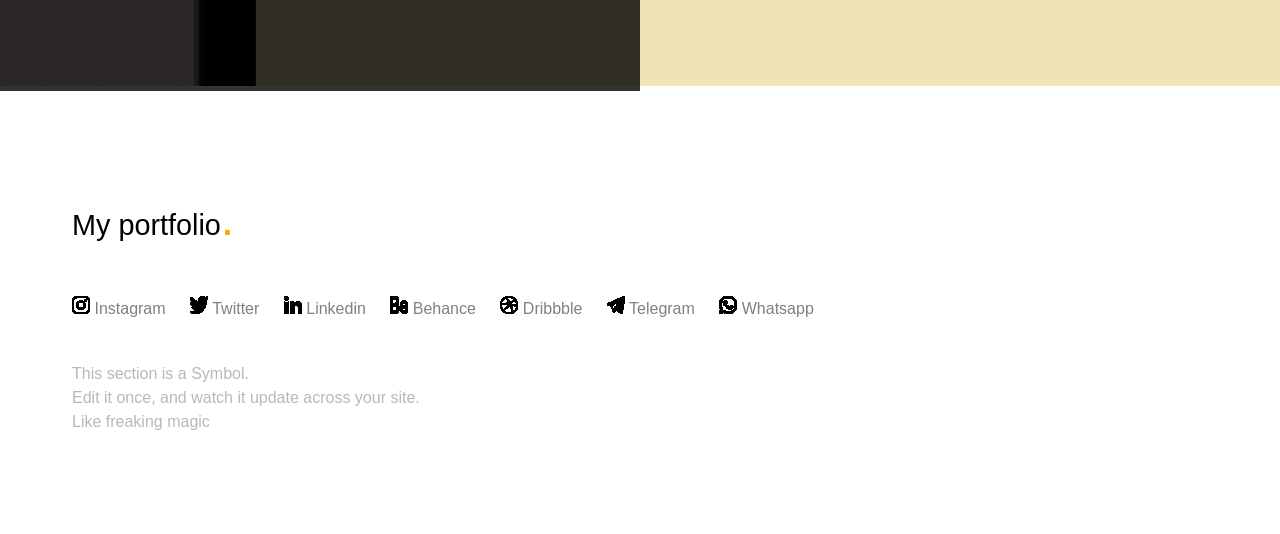
==== commit 6d570f77: "modify in style.css and index.html" ====
--- a/index.html
+++ b/index.html
@@ -24,7 +24,7 @@
 								<a class="nav__link" href="#">Home</a>
 							</li>
 							<li>
-								<a class="nav__link" href="#">About me</a>
+								<a class="nav__link" href="#portfolio">My projects</a>
 							</li>
 							<li>
 								<a class="nav__link" href="#">Contact</a>
@@ -45,7 +45,7 @@
 				</div>
 			</section><!-- header section-->
 		</header><!-- header -->
-		<main class="main">
+		<main class="main" id="portfolio">
 			<aside class="first__aside">
 				<div class="block">
 					<div class="block__center">
@@ -139,10 +139,7 @@
 			</div>
 		</footer><!-- footer -->
 	</div><!-- wrapper -->
-	<script
-  		src="https://code.jquery.com/jquery-3.6.0.js"
-  		integrity="sha256-H+K7U5CnXl1h5ywQfKtSj8PCmoN9aaq30gDh27Xc0jk="
-  		crossorigin="anonymous"></script>
-		  <script src="script/script.js"></script>
+	<script src="https://code.jquery.com/jquery-3.6.0.js" integrity="sha256-H+K7U5CnXl1h5ywQfKtSj8PCmoN9aaq30gDh27Xc0jk=" crossorigin="anonymous"></script>
+	<script src="script/script.js"></script>
 </body>
 </html>
--- a/css/style.css
+++ b/css/style.css
@@ -304,7 +304,6 @@
     -webkit-box-align: center;
         -ms-flex-align: center;
             align-items: center;
-    margin: 1.5rem 4.5rem;
     -webkit-box-sizing: border-box;
             box-sizing: border-box;
   }
@@ -394,6 +393,163 @@
 @media (min-width: 776px) and (max-width: 989.9px) {
   .wrapper {
     max-width: 989px;
+  }
+  .header {
+    width: 100%;
+    -webkit-box-sizing: border-box;
+            box-sizing: border-box;
+  }
+  .header__nav {
+    width: 100%;
+    position: fixed;
+    top: 0;
+    left: 0;
+    z-index: 50;
+    -webkit-box-sizing: border-box;
+            box-sizing: border-box;
+  }
+  .header__nav .logo-link {
+    display: -webkit-box;
+    display: -ms-flexbox;
+    display: flex;
+    -webkit-box-pack: justify;
+        -ms-flex-pack: justify;
+            justify-content: space-between;
+    -webkit-box-align: center;
+        -ms-flex-align: center;
+            align-items: center;
+    -webkit-box-sizing: border-box;
+            box-sizing: border-box;
+  }
+  .header__nav .logo-link::before {
+    content: '';
+    position: absolute;
+    top: 0;
+    left: 0;
+    width: 100%;
+    height: 100%;
+    background-color: #cdffe9;
+  }
+  .logo {
+    position: relative;
+    height: 5rem;
+  }
+  .logo__link {
+    font-size: 2rem;
+    color: #000;
+    text-decoration: none;
+  }
+  .logo__link span {
+    color: orange;
+    font-size: 3rem;
+  }
+  .nav {
+    position: relative;
+  }
+  .nav ul li {
+    display: inline;
+    margin-right: 1.2rem;
+  }
+  .nav__link {
+    font-size: 0.95rem;
+    text-decoration: none;
+    color: #808080;
+  }
+  .nav__link:hover {
+    color: #000;
+  }
+  .section {
+    width: 100%;
+    margin: 9.5rem 0;
+  }
+  .section__title {
+    position: relative;
+    font-size: 9.8rem;
+    font-weight: 400;
+    color: #333333;
+    margin: 6.5rem 6rem;
+  }
+  .section__subtitle {
+    position: relative;
+    font-size: .7rem;
+    color: #808080;
+    margin: 0rem 6rem;
+  }
+  .section__arrow img {
+    display: block;
+    margin: 2.5rem auto;
+  }
+  .first__aside {
+    width: 100%;
+    background: url(../images/velocity.png) no-repeat center center;
+    background-color: #e6e6e6;
+    background-size: 61.75rem 85vh;
+    height: 85vh;
+  }
+  .second__aside {
+    width: 100%;
+    background: url(../images/2.png) no-repeat center center;
+    height: 85vh;
+    background-size: 61.75rem 85vh;
+  }
+  .third__aside {
+    width: 100%;
+    background: url(../images/3.png) no-repeat center center;
+    height: 85vh;
+    background-size: 61.75rem 85vh;
+  }
+  .block {
+    background-color: rgba(0, 0, 0, 0.8);
+    position: relative;
+    height: 85vh;
+  }
+  .block__number {
+    font-size: 2.7rem;
+  }
+  .block__title {
+    font-size: 2.3rem;
+    color: #fff;
+    margin-bottom: 1.8rem;
+  }
+  .block .second__title {
+    font-size: 1.7rem;
+  }
+  .block__subtitle {
+    color: #7a7a7a;
+    margin-bottom: .8rem;
+  }
+  .block__link {
+    text-decoration: none;
+    color: #fff;
+  }
+  .footer {
+    width: 100%;
+  }
+  .footer .nav__title {
+    margin: 0 4.5rem 2.5rem;
+  }
+  .footer__title {
+    margin: 2.6rem 0 2.1rem 0;
+    font-size: 1.8rem;
+  }
+  .footer__nav {
+    margin-bottom: 2.8rem;
+  }
+  .footer__nav ul li {
+    display: block;
+    margin: 0 1.25rem 1rem 0;
+  }
+  .footer__description {
+    font-size: 0.8rem;
+  }
+}
+
+@media (min-width: 475px) and (max-width: 775.9px) {
+  body.lock {
+    overflow: hidden;
+  }
+  .wrapper {
+    max-width: 796px;
   }
   .header {
     width: 100%;
@@ -422,6 +578,7 @@
     margin: 1.5rem 4.5rem;
     -webkit-box-sizing: border-box;
             box-sizing: border-box;
+    height: 2rem;
   }
   .header__nav .logo-link::before {
     content: '';
@@ -431,9 +588,11 @@
     width: 100%;
     height: 100%;
     background-color: #cdffe9;
+    z-index: 2;
   }
   .logo {
-    position: relative;
+    position: absolute;
+    z-index: 5;
     height: 5rem;
   }
   .logo__link {
@@ -445,28 +604,89 @@
     color: orange;
     font-size: 3rem;
   }
+  .header__burger {
+    display: block;
+    position: absolute;
+    z-index: 5;
+    right: 1rem;
+    width: 30px;
+    height: 20px;
+  }
+  .header__burger span {
+    position: absolute;
+    background-color: #000;
+    width: 100%;
+    height: 2px;
+    left: 0;
+    top: 9px;
+    -webkit-transition: all 0.3s ease 0s;
+    transition: all 0.3s ease 0s;
+  }
+  .header__burger:before,
+  .header__burger:after {
+    content: '';
+    background-color: #000;
+    position: absolute;
+    width: 100%;
+    height: 2px;
+    left: 0;
+    -webkit-transition: all 0.3s ease 0s;
+    transition: all 0.3s ease 0s;
+  }
+  .header__burger:before {
+    top: 0;
+  }
+  .header__burger:after {
+    bottom: 0;
+  }
+  .header__burger.active span {
+    -webkit-transform: scale(0);
+            transform: scale(0);
+  }
+  .header__burger.active::before {
+    -webkit-transform: rotate(45deg);
+            transform: rotate(45deg);
+    top: 9px;
+  }
+  .header__burger.active::after {
+    -webkit-transform: rotate(-45deg);
+            transform: rotate(-45deg);
+    bottom: 9px;
+  }
   .nav {
-    position: relative;
-  }
-  .nav ul li {
-    display: inline;
-    margin-right: 1.2rem;
-  }
-  .nav__link {
+    position: fixed;
+    top: -100%;
+    left: 0;
+    width: 100%;
+    height: 100%;
+    overflow: auto;
+    padding: 100px 0 0 70px;
+    background-color: #000;
+    -webkit-transition: all 0.3s ease 0s;
+    transition: all 0.3s ease 0s;
+  }
+  .nav.active {
+    top: 0;
+  }
+  .nav.active ul li {
+    display: block;
+    margin-bottom: 1.5rem;
+  }
+  .nav.active__link {
     font-size: 0.95rem;
     text-decoration: none;
     color: #808080;
   }
-  .nav__link:hover {
+  .nav.active__link:hover {
     color: #000;
   }
   .section {
     width: 100%;
-    margin: 9.5rem 0;
+    margin: 3.5rem 0;
   }
   .section__title {
     position: relative;
-    font-size: 9.8rem;
+    font-size: 6.8rem;
     font-weight: 400;
     color: #333333;
     margin: 6.5rem 6rem;
@@ -484,43 +704,44 @@
   .first__aside {
     width: 100%;
     background: url(../images/velocity.png) no-repeat center center;
-    background-color: #e6e6e6;
-    background-size: 61.75rem 85vh;
-    height: 85vh;
+    background-size: 48.1rem 71vh;
+    height: 70vh;
   }
   .second__aside {
     width: 100%;
     background: url(../images/2.png) no-repeat center center;
-    height: 85vh;
-    background-size: 61.75rem 85vh;
+    height: 70vh;
+    background-size: 48.1rem 70vh;
   }
   .third__aside {
     width: 100%;
     background: url(../images/3.png) no-repeat center center;
-    height: 85vh;
-    background-size: 61.75rem 85vh;
+    height: 70vh;
+    background-size: 48.1rem 70vh;
   }
   .block {
     background-color: rgba(0, 0, 0, 0.8);
     position: relative;
-    height: 85vh;
+    height: 70vh;
   }
   .block__number {
-    font-size: 2.7rem;
+    font-size: 1.8rem;
   }
   .block__title {
-    font-size: 2.3rem;
+    font-size: 1.2rem;
     color: #fff;
     margin-bottom: 1.8rem;
   }
   .block .second__title {
-    font-size: 1.7rem;
+    font-size: 1rem;
   }
   .block__subtitle {
+    font-size: 0.8rem;
     color: #7a7a7a;
-    margin-bottom: .8rem;
+    margin-bottom: 1rem;
   }
   .block__link {
+    font-size: 0.8rem;
     text-decoration: none;
     color: #fff;
   }
@@ -546,12 +767,12 @@
   }
 }
 
-@media (min-width: 475px) and (max-width: 775.9px) {
+@media (min-width: 0px) and (max-width: 474.9px) {
   body.lock {
     overflow: hidden;
   }
   .wrapper {
-    max-width: 796px;
+    max-width: 474px;
   }
   .header {
     width: 100%;
@@ -684,229 +905,6 @@
   }
   .section {
     width: 100%;
-    margin: 3.5rem 0;
-  }
-  .section__title {
-    position: relative;
-    font-size: 6.8rem;
-    font-weight: 400;
-    color: #333333;
-    margin: 6.5rem 6rem;
-  }
-  .section__subtitle {
-    position: relative;
-    font-size: .7rem;
-    color: #808080;
-    margin: 0rem 6rem;
-  }
-  .section__arrow img {
-    display: block;
-    margin: 2.5rem auto;
-  }
-  .first__aside {
-    width: 100%;
-    background: url(../images/velocity.png) no-repeat center center;
-    background-size: 48.1rem 71vh;
-    height: 70vh;
-  }
-  .second__aside {
-    width: 100%;
-    background: url(../images/2.png) no-repeat center center;
-    height: 70vh;
-    background-size: 48.1rem 70vh;
-  }
-  .third__aside {
-    width: 100%;
-    background: url(../images/3.png) no-repeat center center;
-    height: 70vh;
-    background-size: 48.1rem 70vh;
-  }
-  .block {
-    background-color: rgba(0, 0, 0, 0.8);
-    position: relative;
-    height: 70vh;
-  }
-  .block__number {
-    font-size: 1.8rem;
-  }
-  .block__title {
-    font-size: 1.2rem;
-    color: #fff;
-    margin-bottom: 1.8rem;
-  }
-  .block .second__title {
-    font-size: 1rem;
-  }
-  .block__subtitle {
-    font-size: 0.8rem;
-    color: #7a7a7a;
-    margin-bottom: 1rem;
-  }
-  .block__link {
-    font-size: 0.8rem;
-    text-decoration: none;
-    color: #fff;
-  }
-  .footer {
-    width: 100%;
-  }
-  .footer .nav__title {
-    margin: 0 4.5rem 2.5rem;
-  }
-  .footer__title {
-    margin: 2.6rem 0 2.1rem 0;
-    font-size: 1.8rem;
-  }
-  .footer__nav {
-    margin-bottom: 2.8rem;
-  }
-  .footer__nav ul li {
-    display: block;
-    margin: 0 1.25rem 1rem 0;
-  }
-  .footer__description {
-    font-size: 0.8rem;
-  }
-}
-
-@media (min-width: 0px) and (max-width: 474.9px) {
-  body.lock {
-    overflow: hidden;
-  }
-  .wrapper {
-    max-width: 796px;
-  }
-  .header {
-    width: 100%;
-    -webkit-box-sizing: border-box;
-            box-sizing: border-box;
-  }
-  .header__nav {
-    width: 100%;
-    position: fixed;
-    top: 0;
-    left: 0;
-    z-index: 50;
-    -webkit-box-sizing: border-box;
-            box-sizing: border-box;
-  }
-  .header__nav .logo-link {
-    display: -webkit-box;
-    display: -ms-flexbox;
-    display: flex;
-    -webkit-box-pack: justify;
-        -ms-flex-pack: justify;
-            justify-content: space-between;
-    -webkit-box-align: center;
-        -ms-flex-align: center;
-            align-items: center;
-    margin: 1.5rem 4.5rem;
-    -webkit-box-sizing: border-box;
-            box-sizing: border-box;
-    height: 2rem;
-  }
-  .header__nav .logo-link::before {
-    content: '';
-    position: absolute;
-    top: 0;
-    left: 0;
-    width: 100%;
-    height: 100%;
-    background-color: #cdffe9;
-    z-index: 2;
-  }
-  .logo {
-    position: absolute;
-    z-index: 5;
-    height: 5rem;
-  }
-  .logo__link {
-    font-size: 2rem;
-    color: #000;
-    text-decoration: none;
-  }
-  .logo__link span {
-    color: orange;
-    font-size: 3rem;
-  }
-  .header__burger {
-    display: block;
-    position: absolute;
-    z-index: 5;
-    right: 1rem;
-    width: 30px;
-    height: 20px;
-  }
-  .header__burger span {
-    position: absolute;
-    background-color: #000;
-    width: 100%;
-    height: 2px;
-    left: 0;
-    top: 9px;
-    -webkit-transition: all 0.3s ease 0s;
-    transition: all 0.3s ease 0s;
-  }
-  .header__burger:before,
-  .header__burger:after {
-    content: '';
-    background-color: #000;
-    position: absolute;
-    width: 100%;
-    height: 2px;
-    left: 0;
-    -webkit-transition: all 0.3s ease 0s;
-    transition: all 0.3s ease 0s;
-  }
-  .header__burger:before {
-    top: 0;
-  }
-  .header__burger:after {
-    bottom: 0;
-  }
-  .header__burger.active span {
-    -webkit-transform: scale(0);
-            transform: scale(0);
-  }
-  .header__burger.active::before {
-    -webkit-transform: rotate(45deg);
-            transform: rotate(45deg);
-    top: 9px;
-  }
-  .header__burger.active::after {
-    -webkit-transform: rotate(-45deg);
-            transform: rotate(-45deg);
-    bottom: 9px;
-  }
-  .nav {
-    position: fixed;
-    top: -100%;
-    left: 0;
-    width: 100%;
-    height: 100%;
-    overflow: auto;
-    padding: 100px 0 0 70px;
-    background-color: #000;
-    -webkit-transition: all 0.3s ease 0s;
-    transition: all 0.3s ease 0s;
-  }
-  .nav.active {
-    top: 0;
-  }
-  .nav.active ul li {
-    display: block;
-    margin-bottom: 1.5rem;
-  }
-  .nav.active__link {
-    font-size: 0.95rem;
-    text-decoration: none;
-    color: #808080;
-  }
-  .nav.active__link:hover {
-    color: #000;
-  }
-  .section {
-    width: 100%;
     margin: 6.5rem 0;
   }
   .section__title {
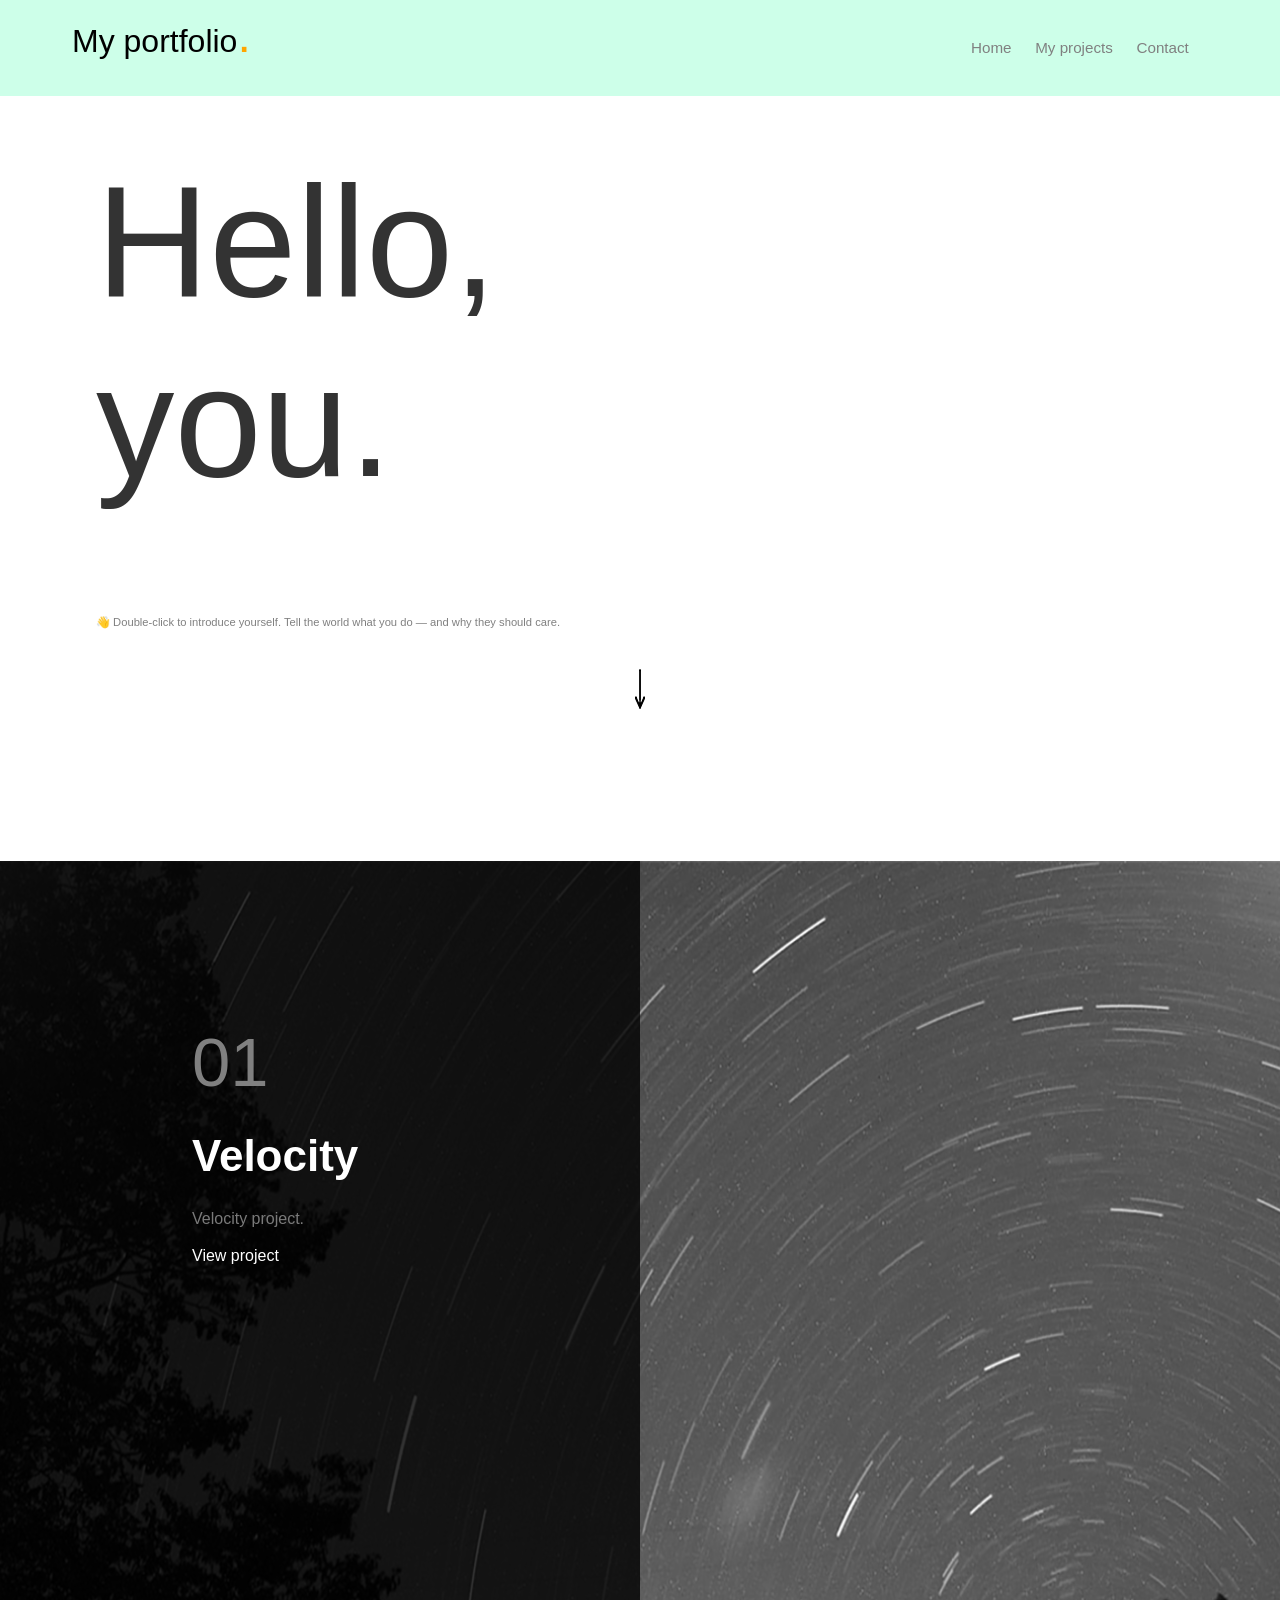
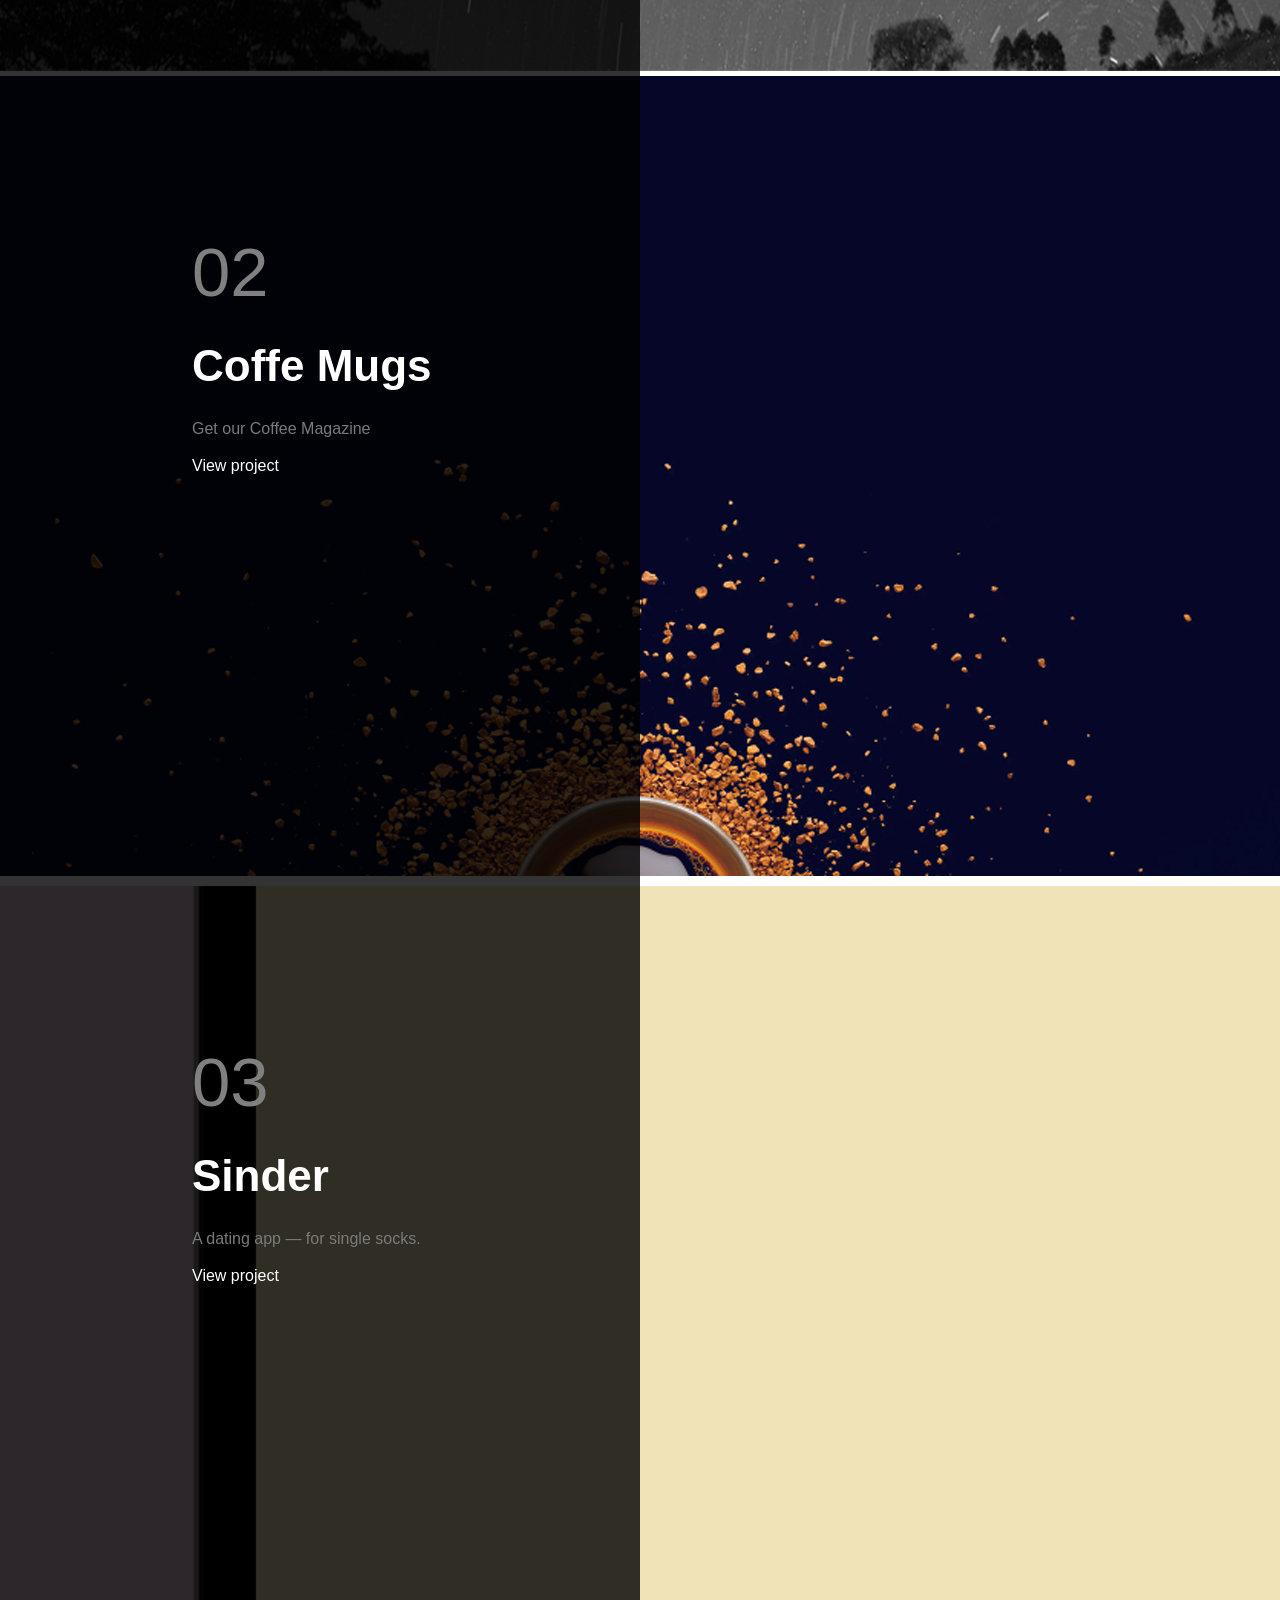
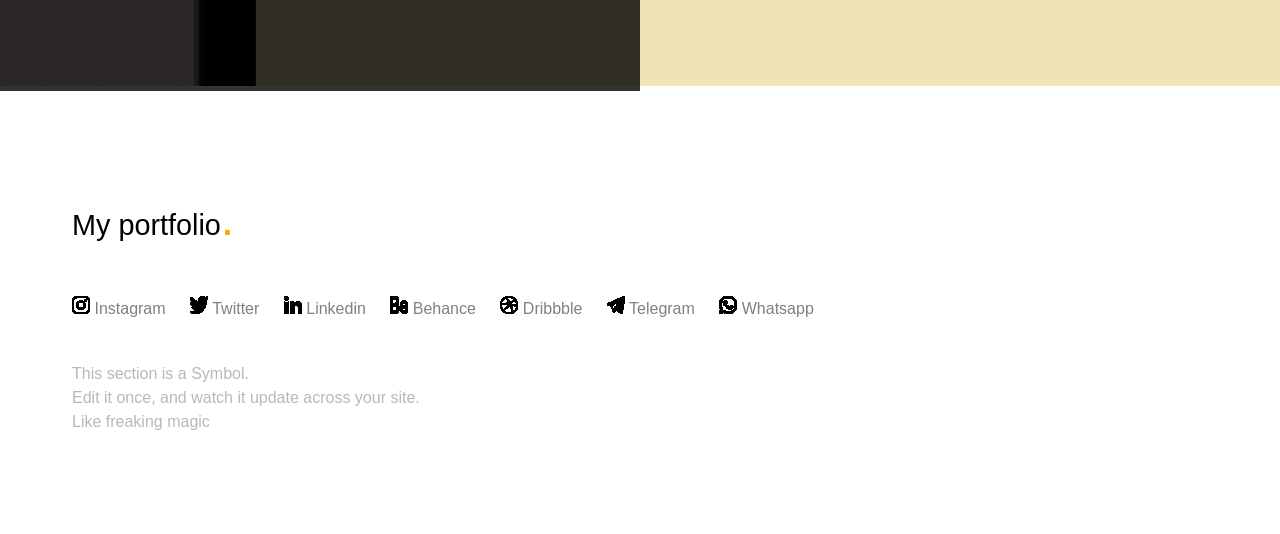
==== commit ee84f947: "Add files via upload" ====
--- a/index.html
+++ b/index.html
@@ -1,145 +1,145 @@
-<!DOCTYPE html>
-<html lang="en">
-<head>
-	<meta charset="UTF-8">
-	<meta http-equiv="X-UA-Compatible" content="IE=edge">
-	<meta name="viewport" content="width=device-width, initial-scale=1.0">
-	<link rel="stylesheet" href="css/style.css">
-	<title>My Portfolio</title>
-</head>
-<body>
-	<div class="wrapper">
-		<header class="header">
-			<div class="header__nav">
-				<div class="logo-link">
-					<div class="logo">
-						<a href="#" class="logo__link">My portfolio<span>.</span></a>
-					</div><!-- logo -->
-					<div class="header__burger">
-						<span></span>
-					</div>
-					<nav class="nav">
-						<ul>
-							<li>
-								<a class="nav__link" href="#">Home</a>
-							</li>
-							<li>
-								<a class="nav__link" href="#portfolio">My projects</a>
-							</li>
-							<li>
-								<a class="nav__link" href="#">Contact</a>
-							</li>
-						</ul>
-					</nav><!-- nav -->
-				</div>
-			</div><!-- header-nav -->
-			<section class="section">
-				<h1 class="section__title">
-					Hello,<br>  you.
-				</h1>
-				<p class="section__subtitle">
-					👋 Double-click to introduce yourself. Tell the world what you do — and why they should care.
-				</p>
-				<div class="section__arrow">
-					<img src="images/arrow.png" alt="">
-				</div>
-			</section><!-- header section-->
-		</header><!-- header -->
-		<main class="main" id="portfolio">
-			<aside class="first__aside">
-				<div class="block">
-					<div class="block__center">
-						<p class="block__number">
-							01
-						</p>
-						<h3 class="block__title">
-							Velocity
-						</h3>
-						<p class="block__subtitle">
-							Velocity project.
-						</p>
-						<a href="https://asrorhon04.github.io/Velocity-project/" class="block__link">
-							View project
-						</a>
-					</div>
-				</div><!-- block -->
-			</aside><!-- aside -->
-			<aside class="second__aside">
-				<div class="block">
-					<div class="block__center">
-						<p class="block__number">
-							02
-						</p>
-						<h3 class="block__title second__title">
-							Looking for Life Beyond Earth
-						</h3>
-						<p class="block__subtitle">
-							Looking for Life Beyond Earth is a project whose description would be wholly redundant.
-						</p>
-						<a href="#" class="block__link">
-							View project
-						</a>
-					</div>
-				</div><!-- block -->
-			</aside><!-- aside -->
-			<aside class="third__aside">
-				<div class="block">
-					<div class="block__center">
-						<p class="block__number">
-							03
-						</p>
-						<h3 class="block__title">
-							Sinder
-						</h3>
-						<p class="block__subtitle">
-							A dating app — for single socks.
-						</p>
-						<a href="#" class="block__link">
-							View project
-						</a>
-					</div>
-				</div><!-- block -->
-			</aside><!-- aside -->
-		</main><!-- main -->
-		<footer class="footer">
-			<div class="nav__title">
-				<h3 class="footer__title">
-					My portfolio<span>.</span>
-				</h3><!-- footer__title -->
-				<nav class="footer__nav">
-					<ul>
-						<li class="link__one">
-							<a href="#" class="footer__link">Instagram</a>
-						</li>
-						<li class="link__two">
-							<a href="#" class="footer__link">Twitter</a>
-						</li>
-						<li class="link__three">
-							<a href="#" class="footer__link">Linkedin</a>
-						</li>
-						<li class="link__four">
-							<a href="#" class="footer__link">Behance</a>
-						</li>
-						<li class="link__five">
-							<a href="#" class="footer__link">Dribbble</a>
-						</li>
-						<li class="link__six">
-							<a href="#" class="footer__link">Telegram</a>
-						</li>
-						<li class="link__seven">
-							<a href="#" class="footer__link">Whatsapp</a>
-						</li>
-					</ul>
-				</nav><!-- footer__nav -->
-				<p class="footer__description">
-					This section is a Symbol. <br>
-					Edit it once, and watch it update across your site. <br>
-					Like freaking magic
-				</p>
-			</div>
-		</footer><!-- footer -->
-	</div><!-- wrapper -->
-	<script src="https://code.jquery.com/jquery-3.6.0.js" integrity="sha256-H+K7U5CnXl1h5ywQfKtSj8PCmoN9aaq30gDh27Xc0jk=" crossorigin="anonymous"></script>
-	<script src="script/script.js"></script>
-</body>
+<!DOCTYPE html>
+<html lang="en">
+<head>
+	<meta charset="UTF-8">
+	<meta http-equiv="X-UA-Compatible" content="IE=edge">
+	<meta name="viewport" content="width=device-width, initial-scale=1.0">
+	<link rel="stylesheet" href="css/style.css">
+	<title>My Portfolio</title>
+</head>
+<body>
+	<div class="wrapper">
+		<header class="header">
+			<div class="header__nav">
+				<div class="logo-link">
+					<div class="logo">
+						<a href="#" class="logo__link">My portfolio<span>.</span></a>
+					</div><!-- logo -->
+					<div class="header__burger">
+						<span></span>
+					</div>
+					<nav class="nav">
+						<ul>
+							<li>
+								<a class="nav__link" href="#">Home</a>
+							</li>
+							<li>
+								<a class="nav__link" href="#portfolio">My projects</a>
+							</li>
+							<li>
+								<a class="nav__link" href="#">Contact</a>
+							</li>
+						</ul>
+					</nav><!-- nav -->
+				</div>
+			</div><!-- header-nav -->
+			<section class="section">
+				<h1 class="section__title">
+					Hello,<br>  you.
+				</h1>
+				<p class="section__subtitle">
+					👋 Double-click to introduce yourself. Tell the world what you do — and why they should care.
+				</p>
+				<div class="section__arrow">
+					<img src="images/arrow.png" alt="">
+				</div>
+			</section><!-- header section-->
+		</header><!-- header -->
+		<main class="main" id="portfolio">
+			<aside class="first__aside">
+				<div class="block">
+					<div class="block__center">
+						<p class="block__number">
+							01
+						</p>
+						<h3 class="block__title">
+							Velocity
+						</h3>
+						<p class="block__subtitle">
+							Velocity project.
+						</p>
+						<a href="https://asrorhon04.github.io/Velocity-project/" class="block__link">
+							View project
+						</a>
+					</div>
+				</div><!-- block -->
+			</aside><!-- aside -->
+			<aside class="second__aside">
+				<div class="block">
+					<div class="block__center">
+						<p class="block__number">
+							02
+						</p>
+						<h3 class="block__title second__title">
+							Coffe Mugs
+						</h3>
+						<p class="block__subtitle">
+							Get our Coffee Magazine
+						</p>
+						<a href="https://asrorhon04.github.io/Coffee/" class="block__link">
+							View project
+						</a>
+					</div>
+				</div><!-- block -->
+			</aside><!-- aside -->
+			<aside class="third__aside">
+				<div class="block">
+					<div class="block__center">
+						<p class="block__number">
+							03
+						</p>
+						<h3 class="block__title">
+							Sinder
+						</h3>
+						<p class="block__subtitle">
+							A dating app — for single socks.
+						</p>
+						<a href="#" class="block__link">
+							View project
+						</a>
+					</div>
+				</div><!-- block -->
+			</aside><!-- aside -->
+		</main><!-- main -->
+		<footer class="footer">
+			<div class="nav__title">
+				<h3 class="footer__title">
+					My portfolio<span>.</span>
+				</h3><!-- footer__title -->
+				<nav class="footer__nav">
+					<ul>
+						<li class="link__one">
+							<a href="#" class="footer__link">Instagram</a>
+						</li>
+						<li class="link__two">
+							<a href="#" class="footer__link">Twitter</a>
+						</li>
+						<li class="link__three">
+							<a href="#" class="footer__link">Linkedin</a>
+						</li>
+						<li class="link__four">
+							<a href="#" class="footer__link">Behance</a>
+						</li>
+						<li class="link__five">
+							<a href="#" class="footer__link">Dribbble</a>
+						</li>
+						<li class="link__six">
+							<a href="#" class="footer__link">Telegram</a>
+						</li>
+						<li class="link__seven">
+							<a href="#" class="footer__link">Whatsapp</a>
+						</li>
+					</ul>
+				</nav><!-- footer__nav -->
+				<p class="footer__description">
+					This section is a Symbol. <br>
+					Edit it once, and watch it update across your site. <br>
+					Like freaking magic
+				</p>
+			</div>
+		</footer><!-- footer -->
+	</div><!-- wrapper -->
+	<script src="https://code.jquery.com/jquery-3.6.0.js" integrity="sha256-H+K7U5CnXl1h5ywQfKtSj8PCmoN9aaq30gDh27Xc0jk=" crossorigin="anonymous"></script>
+	<script src="script/script.js"></script>
+</body>
 </html>
--- a/css/style.css
+++ b/css/style.css
@@ -165,7 +165,7 @@
 
 .second__aside {
   width: 100%;
-  background: url(../images/2.png) no-repeat center center;
+  background: url(../images/coffe.jpg) no-repeat center center;
   height: 90vh;
 }
 
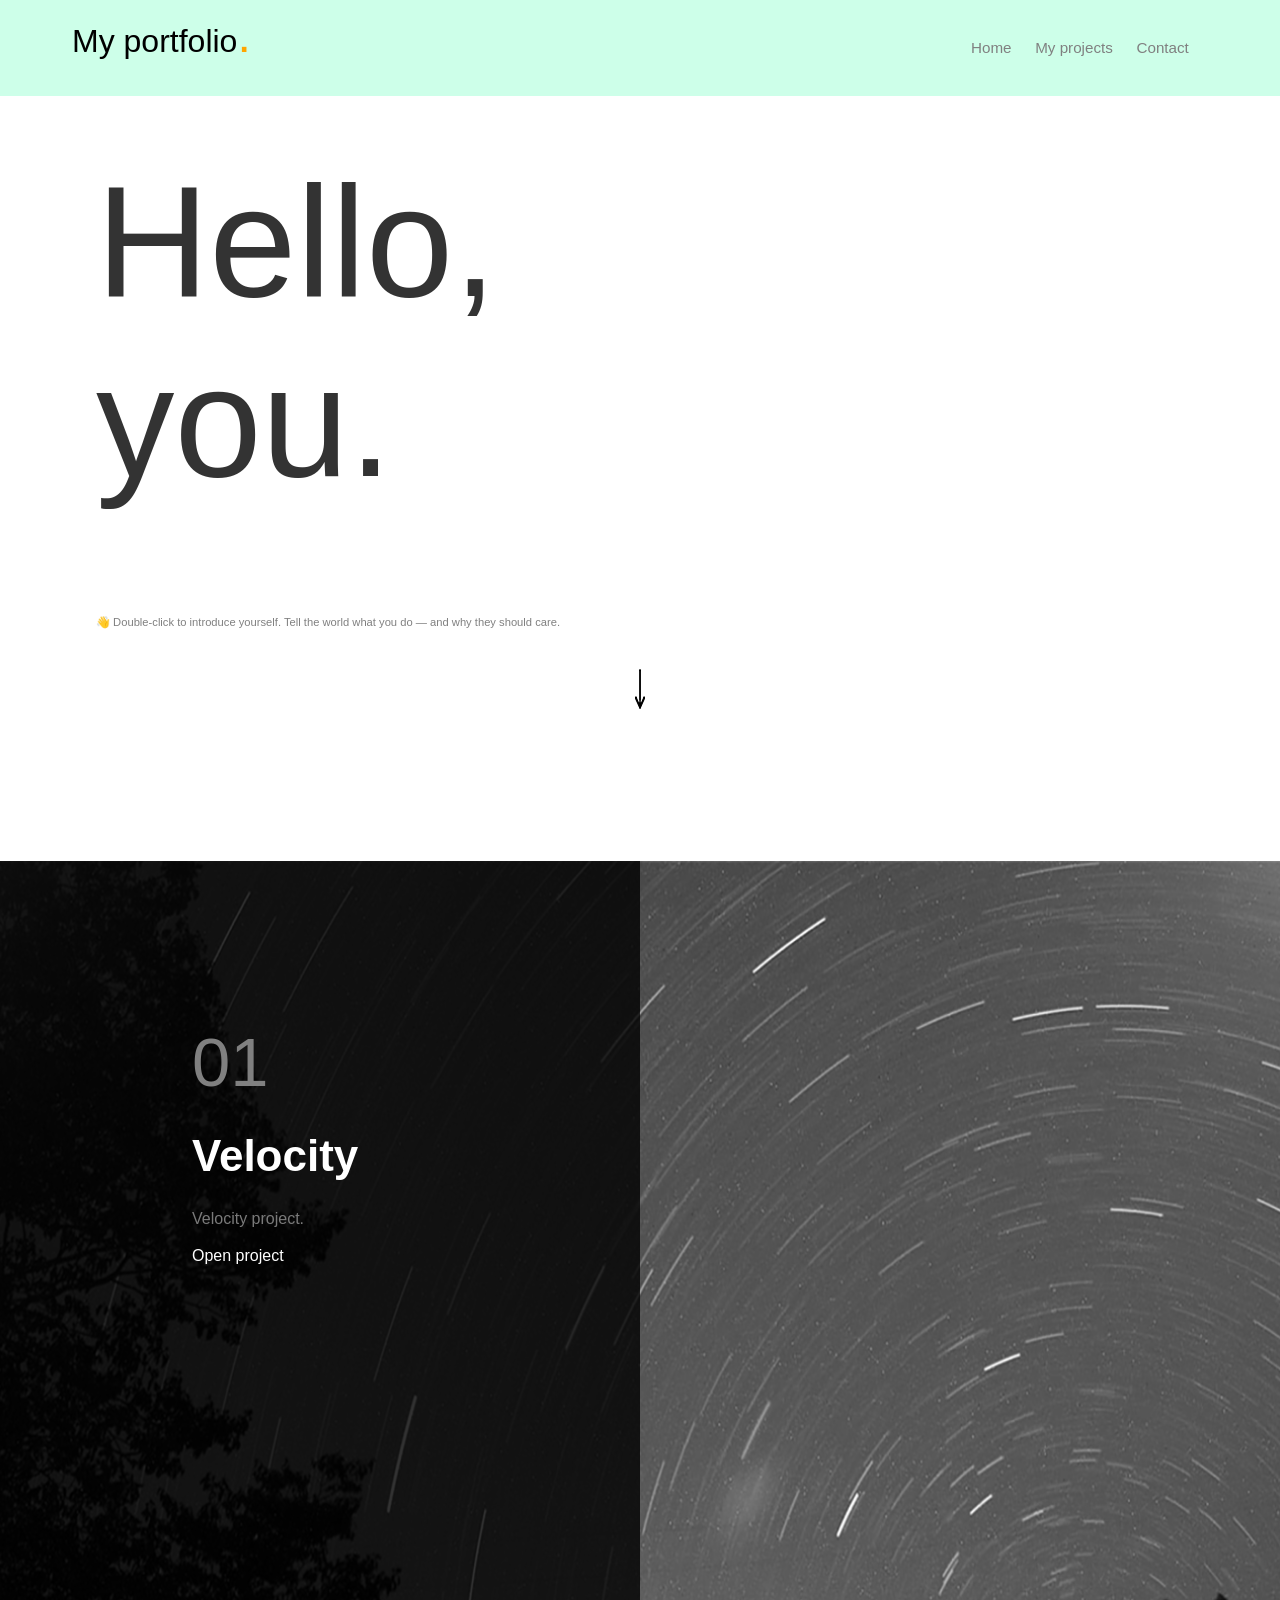
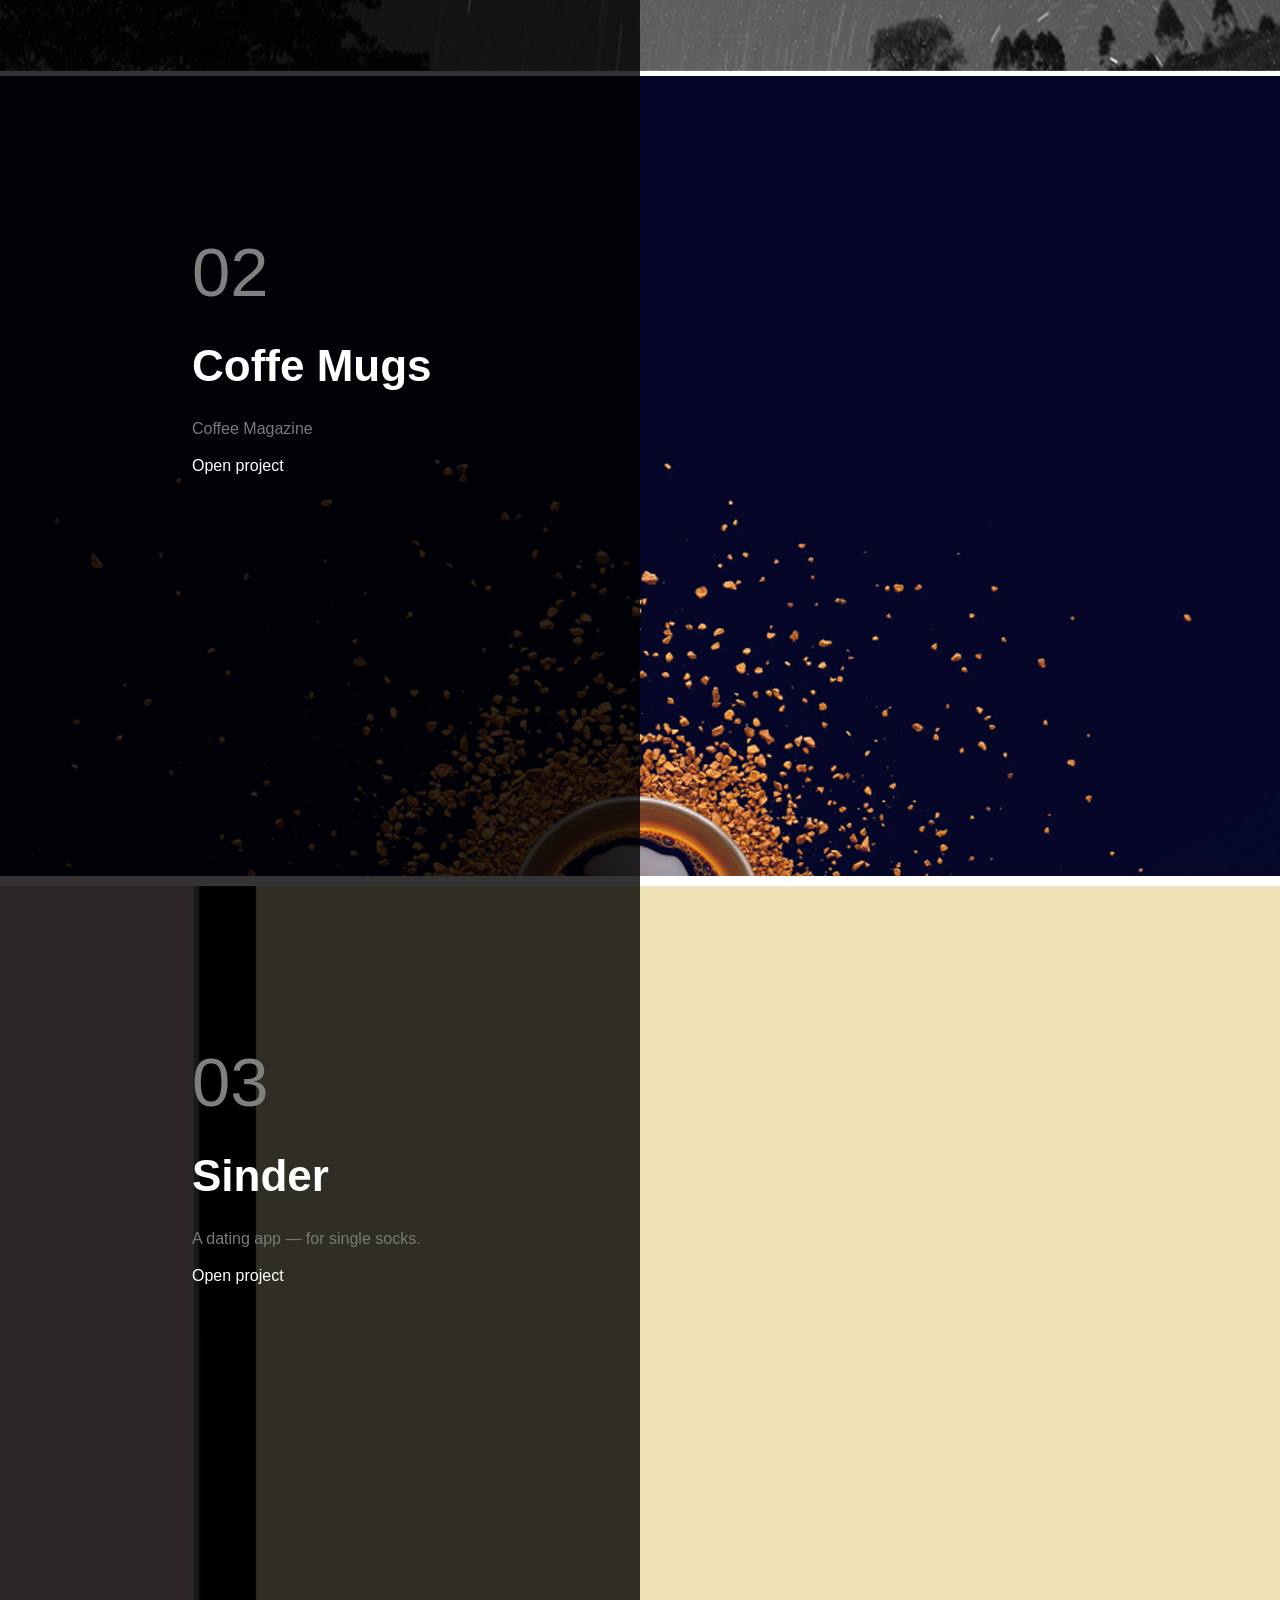
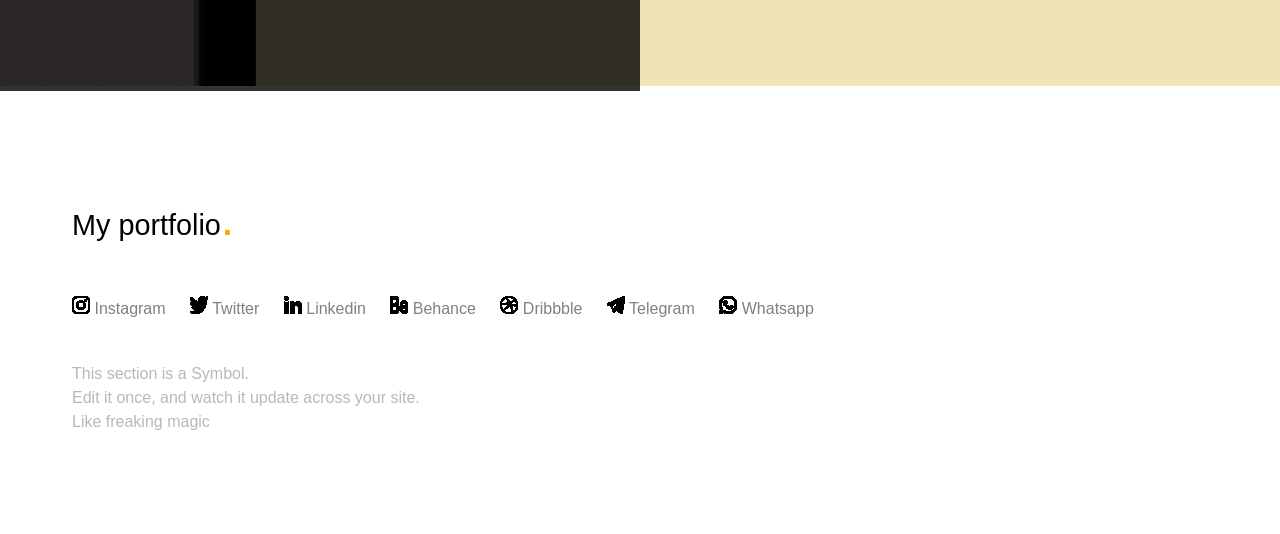
==== commit 4156d446: "Add files via upload" ====
--- a/index.html
+++ b/index.html
@@ -27,7 +27,7 @@
 								<a class="nav__link" href="#portfolio">My projects</a>
 							</li>
 							<li>
-								<a class="nav__link" href="#">Contact</a>
+								<a class="nav__link" href="#contact">Contact</a>
 							</li>
 						</ul>
 					</nav><!-- nav -->
@@ -59,7 +59,7 @@
 							Velocity project.
 						</p>
 						<a href="https://asrorhon04.github.io/Velocity-project/" class="block__link">
-							View project
+							Open project
 						</a>
 					</div>
 				</div><!-- block -->
@@ -74,10 +74,10 @@
 							Coffe Mugs
 						</h3>
 						<p class="block__subtitle">
-							Get our Coffee Magazine
+							Coffee Magazine
 						</p>
 						<a href="https://asrorhon04.github.io/Coffee/" class="block__link">
-							View project
+							Open project
 						</a>
 					</div>
 				</div><!-- block -->
@@ -95,13 +95,13 @@
 							A dating app — for single socks.
 						</p>
 						<a href="#" class="block__link">
-							View project
+							Open project
 						</a>
 					</div>
 				</div><!-- block -->
 			</aside><!-- aside -->
 		</main><!-- main -->
-		<footer class="footer">
+		<footer class="footer" id="contact">
 			<div class="nav__title">
 				<h3 class="footer__title">
 					My portfolio<span>.</span>
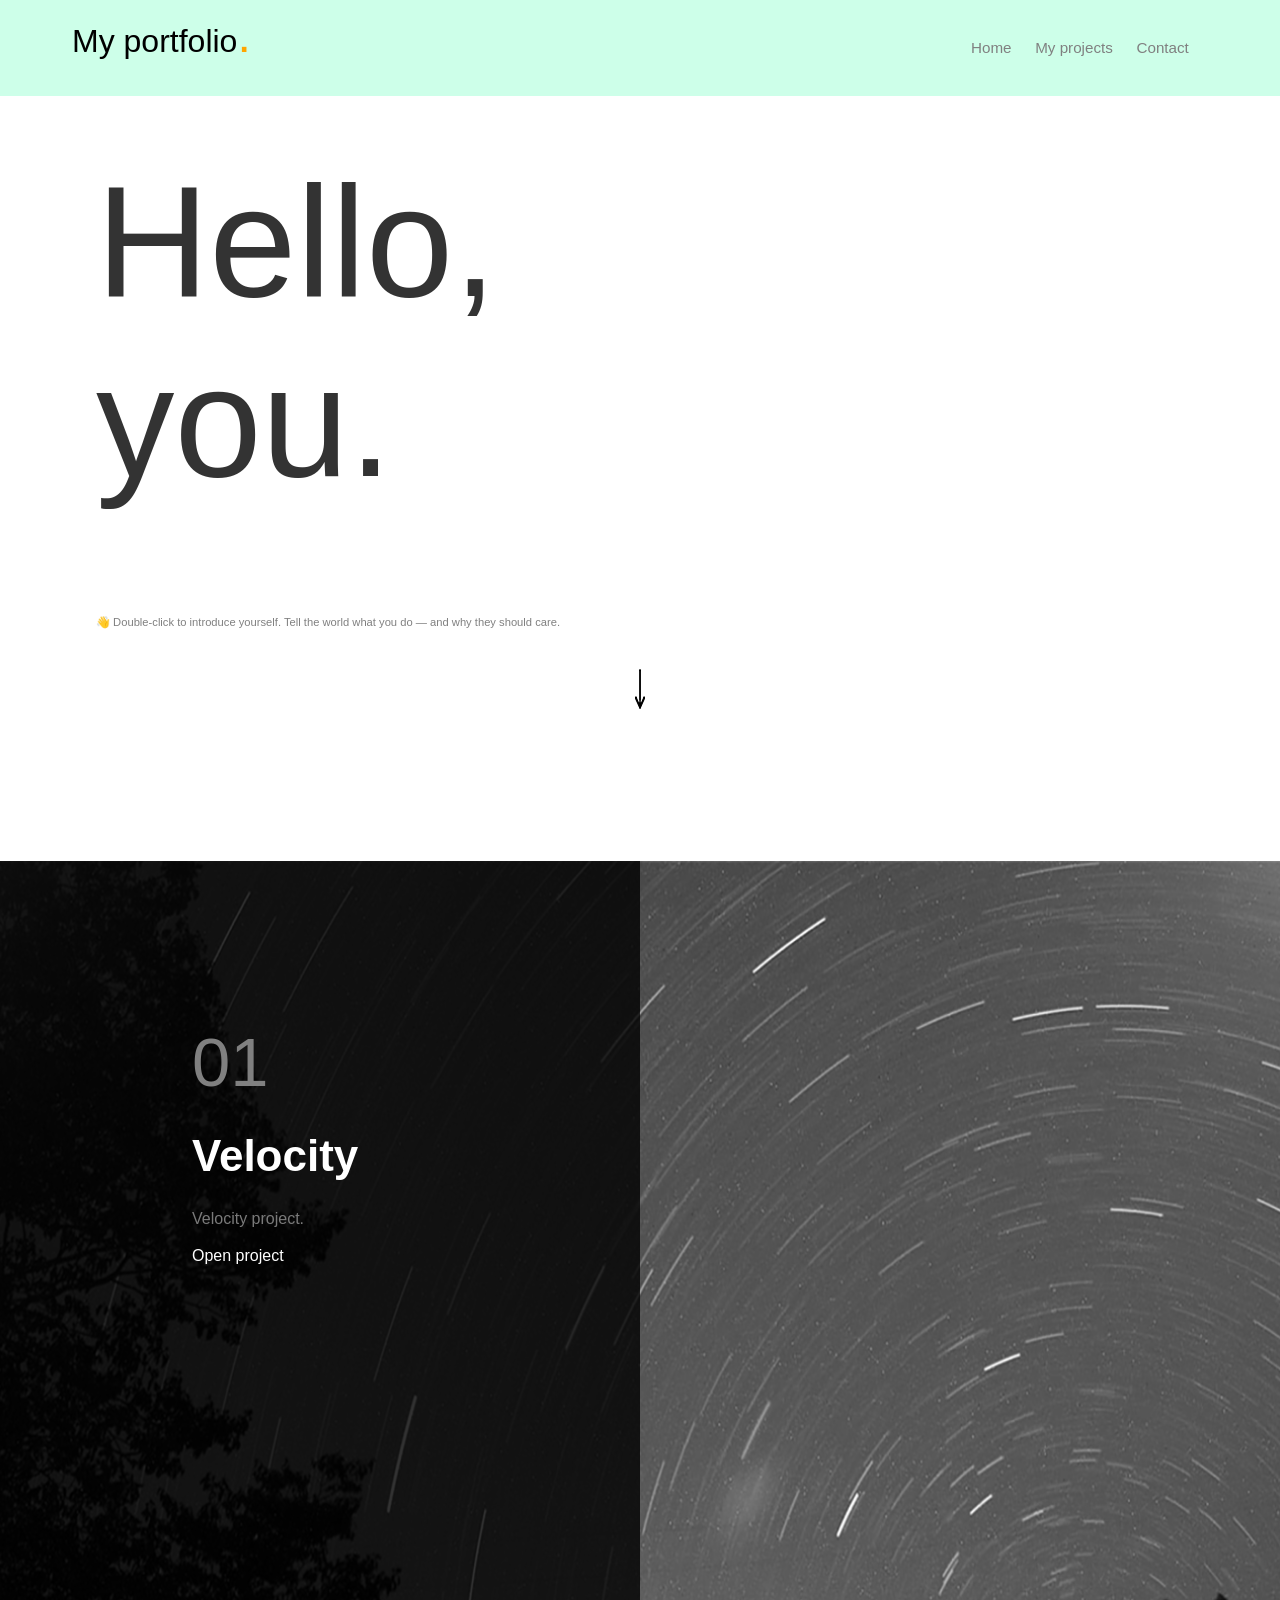
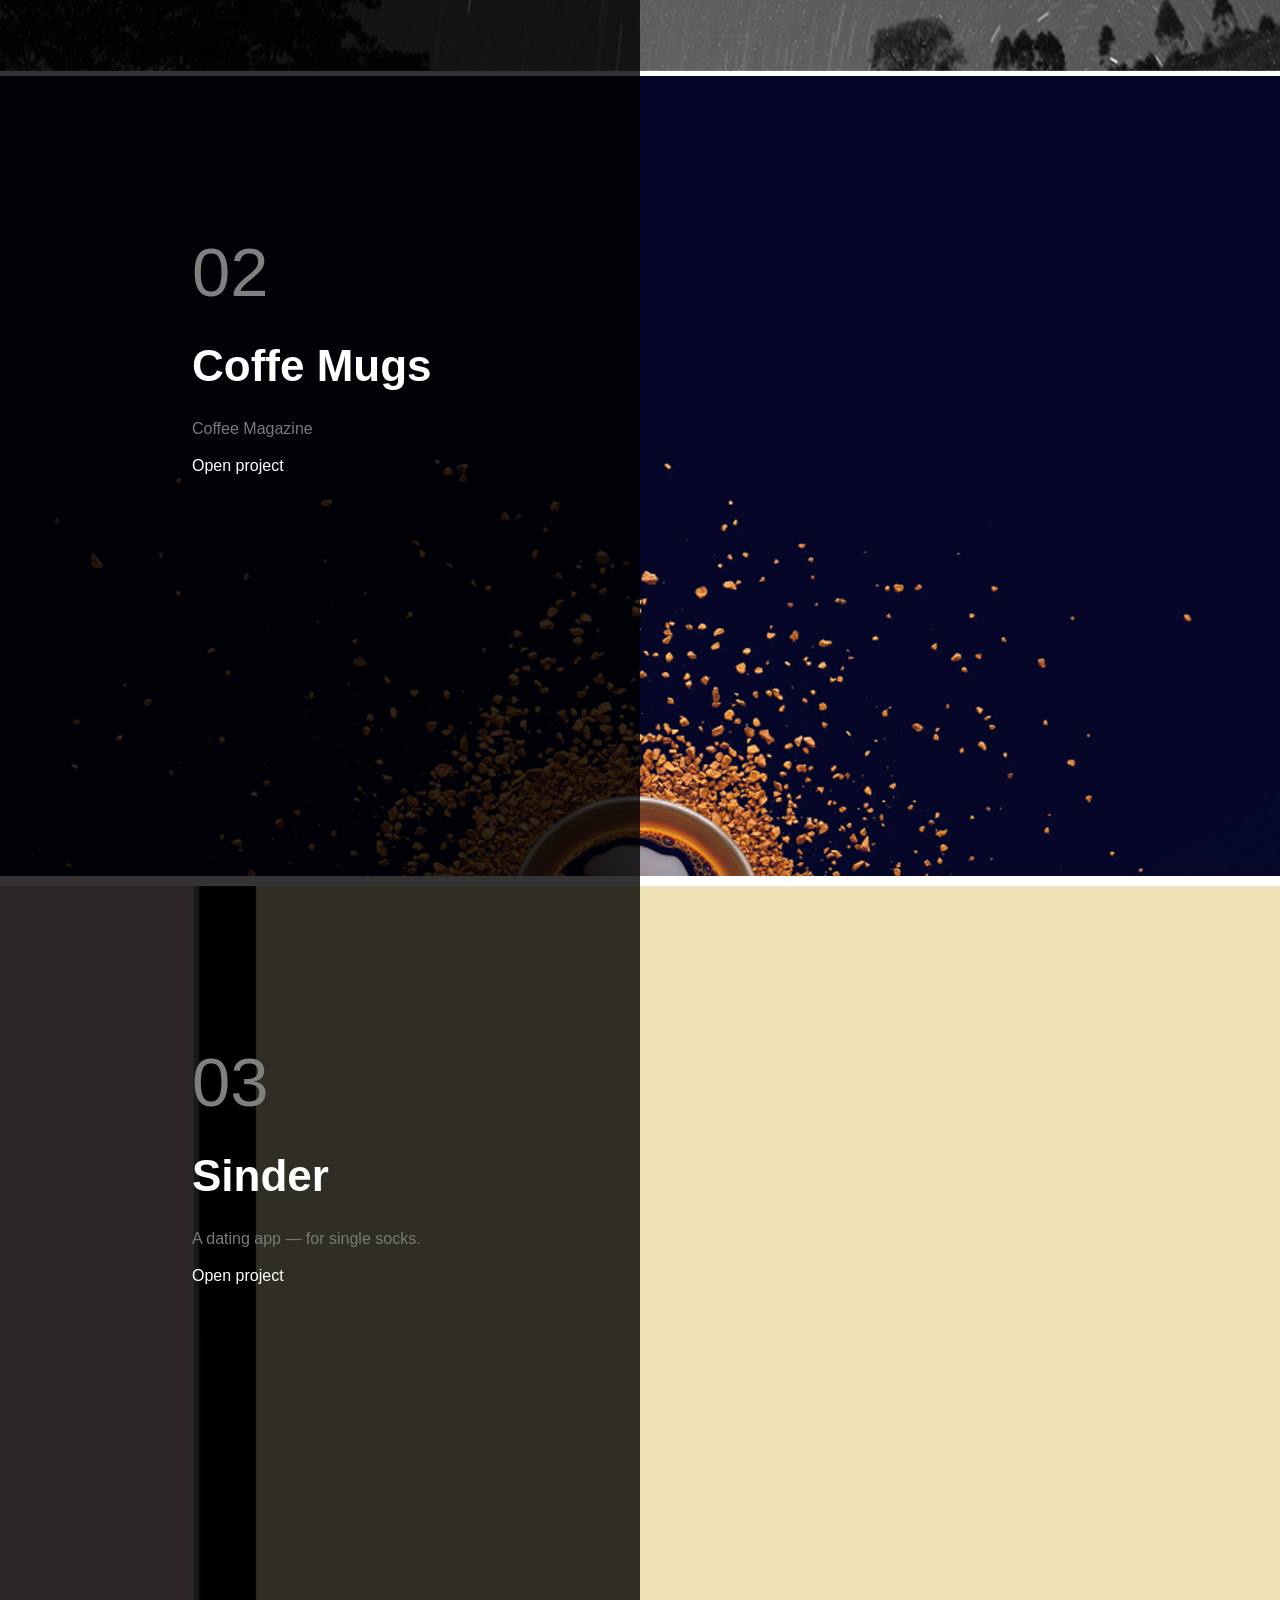
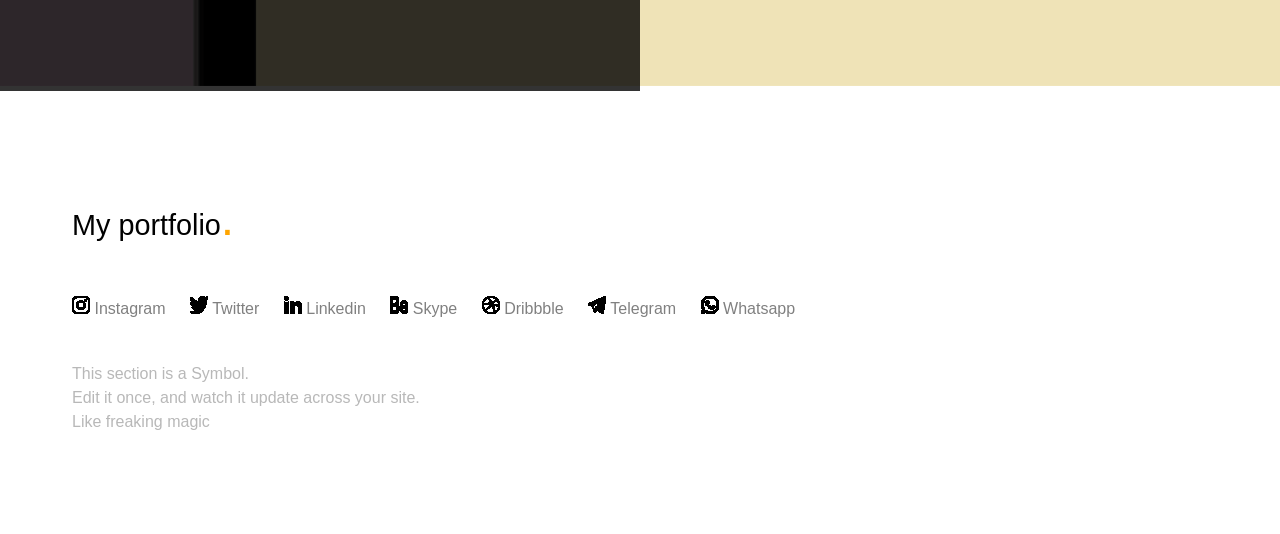
==== commit d57594e1: "Add files via upload" ====
--- a/index.html
+++ b/index.html
@@ -115,19 +115,19 @@
 							<a href="#" class="footer__link">Twitter</a>
 						</li>
 						<li class="link__three">
-							<a href="#" class="footer__link">Linkedin</a>
+							<a href="www.linkedin.com/in/асрорхон-арсланов-85205222a" class="footer__link">Linkedin</a>
 						</li>
 						<li class="link__four">
-							<a href="#" class="footer__link">Behance</a>
+							<a href="live:.cid.e1605172cfb4d741" class="footer__link">Skype</a>
 						</li>
 						<li class="link__five">
 							<a href="#" class="footer__link">Dribbble</a>
 						</li>
 						<li class="link__six">
-							<a href="#" class="footer__link">Telegram</a>
+							<a href="https://t.me/Asrorkhon04" class="footer__link">Telegram</a>
 						</li>
 						<li class="link__seven">
-							<a href="#" class="footer__link">Whatsapp</a>
+							<a href=" https://wa.me/+998903467733" class="footer__link">Whatsapp</a>
 						</li>
 					</ul>
 				</nav><!-- footer__nav -->
